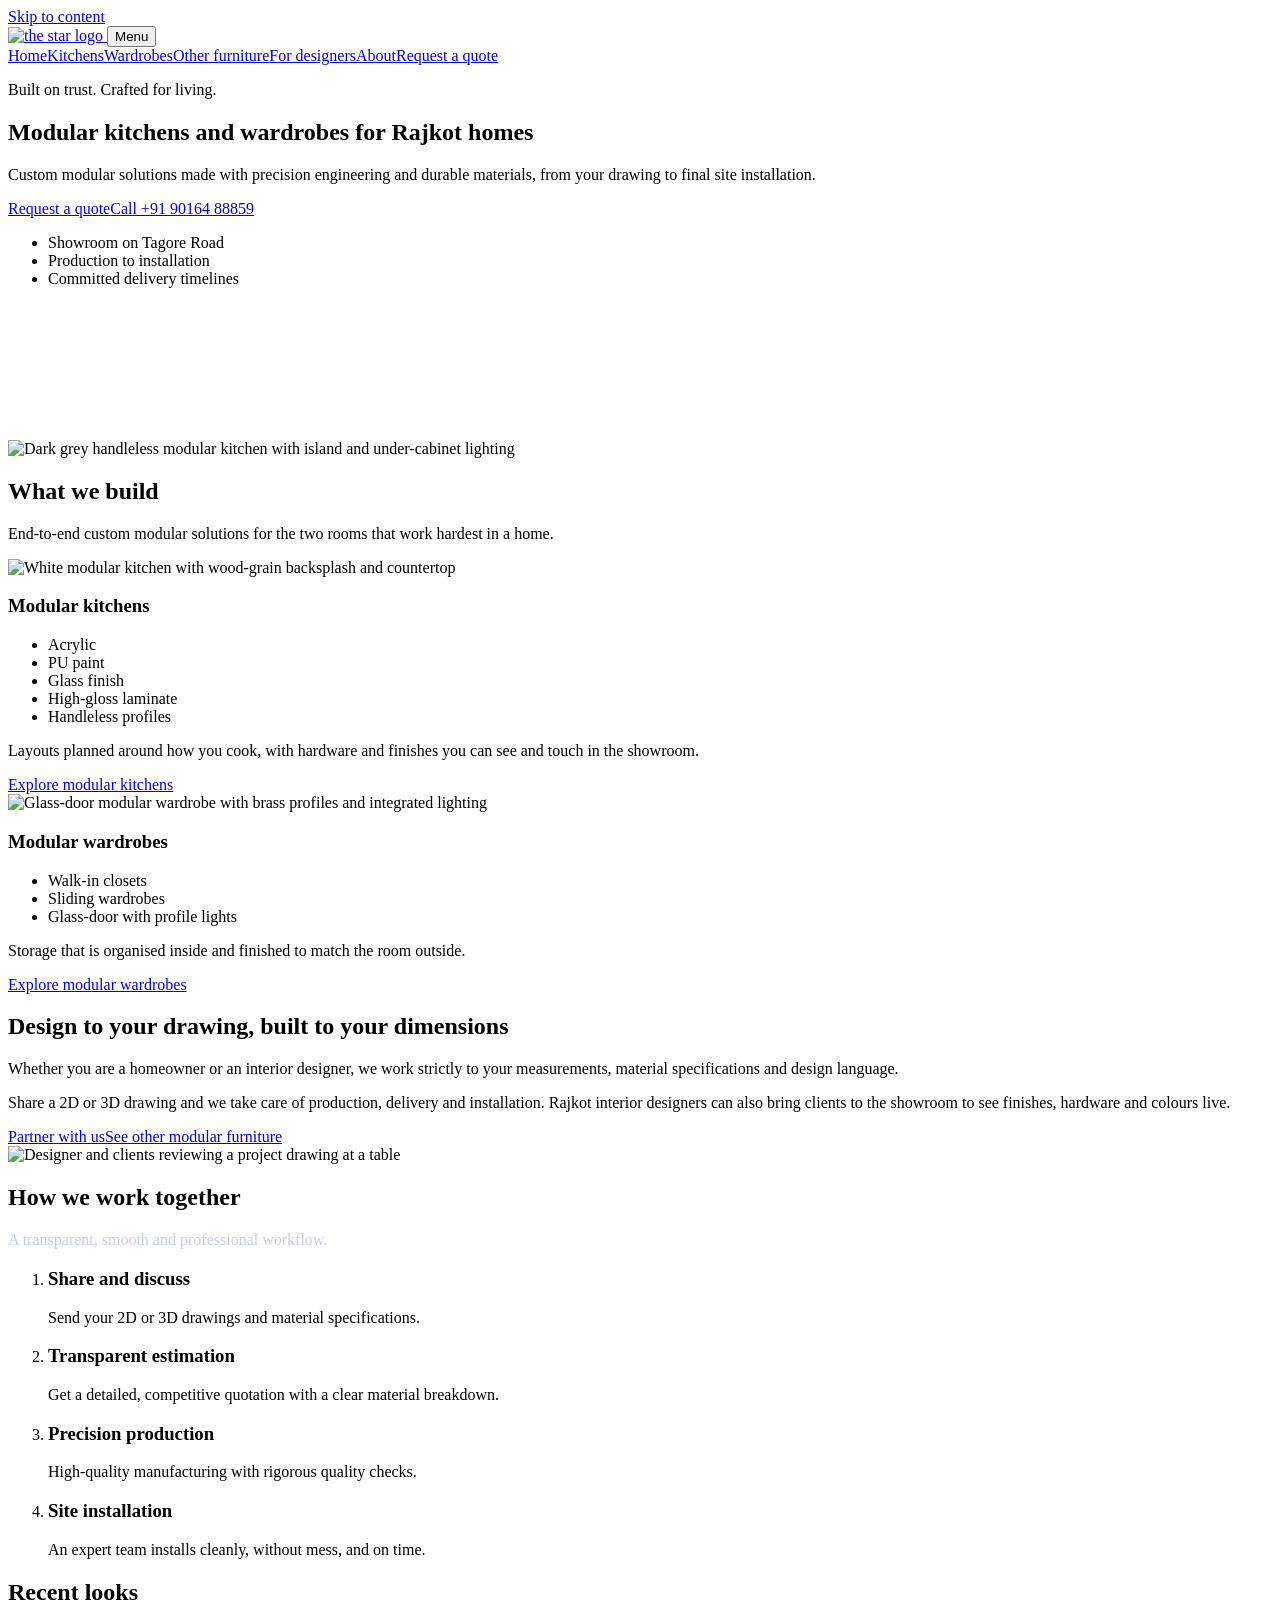
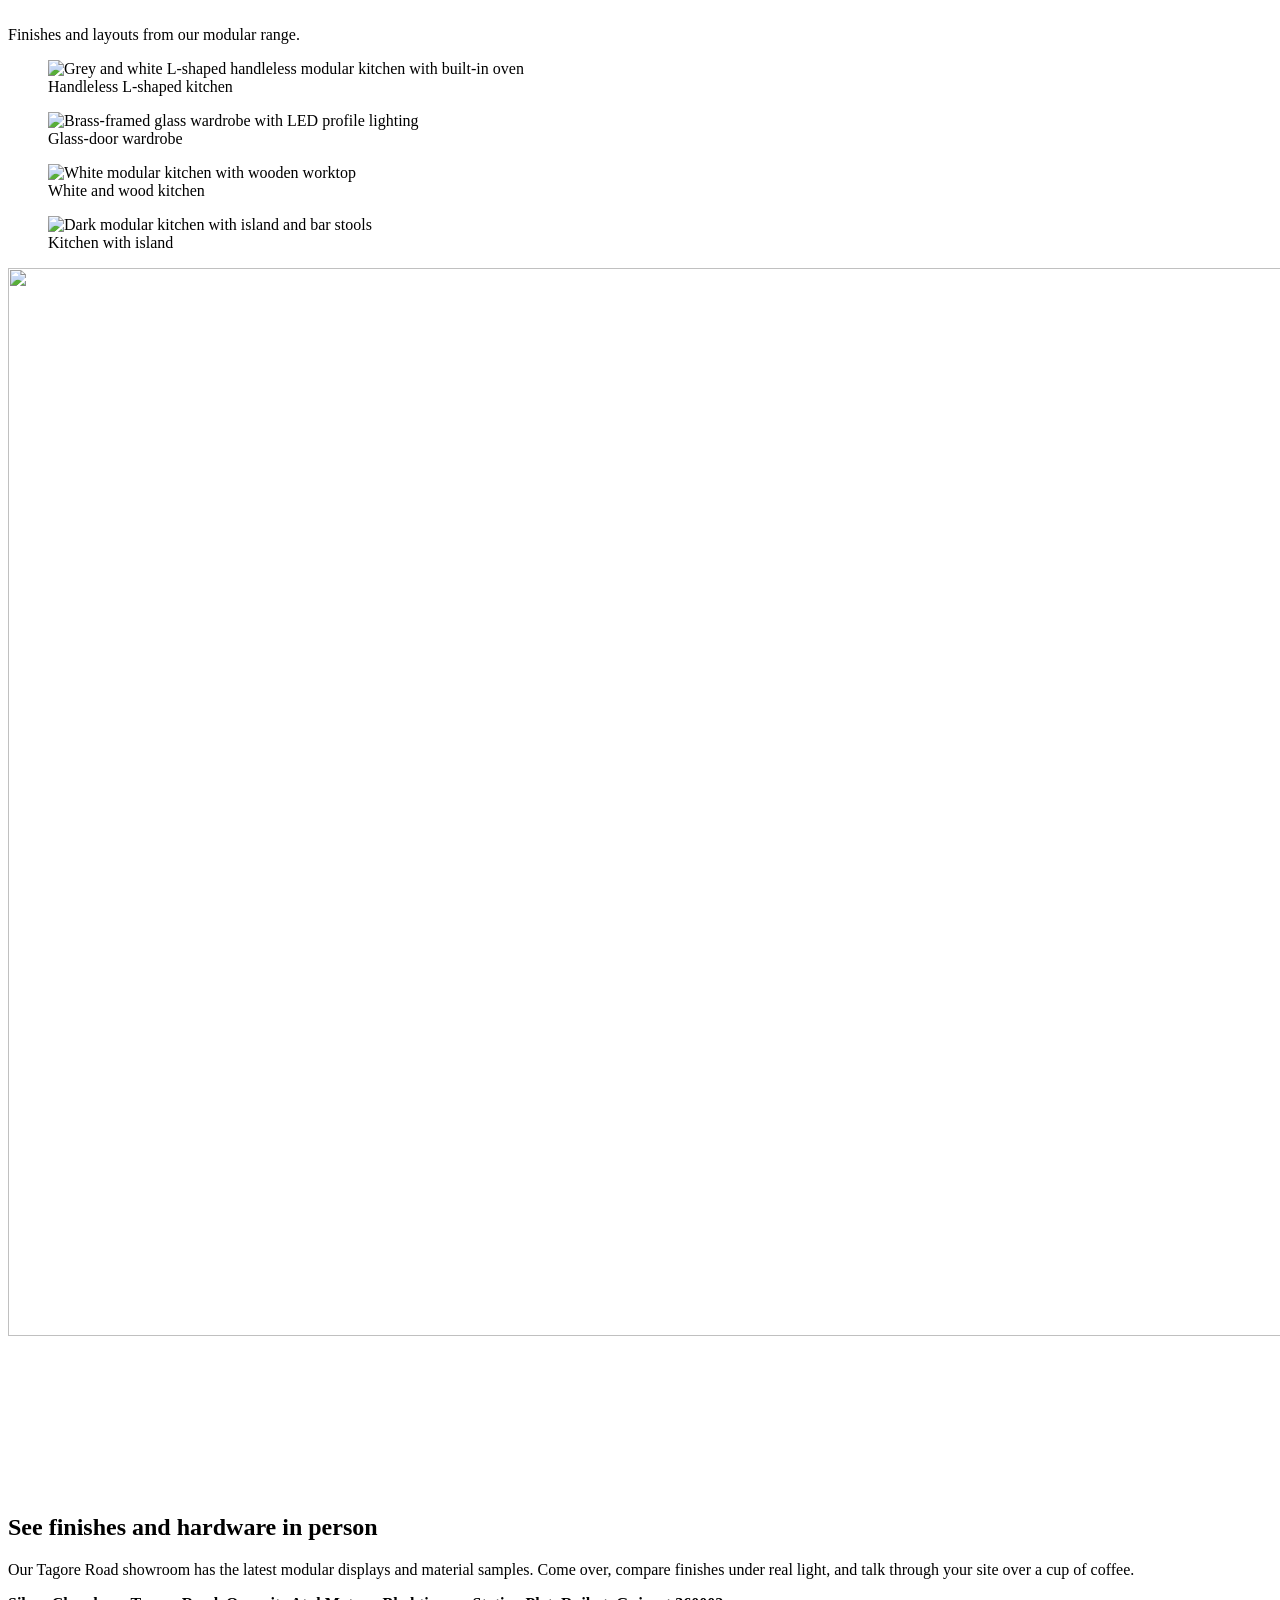
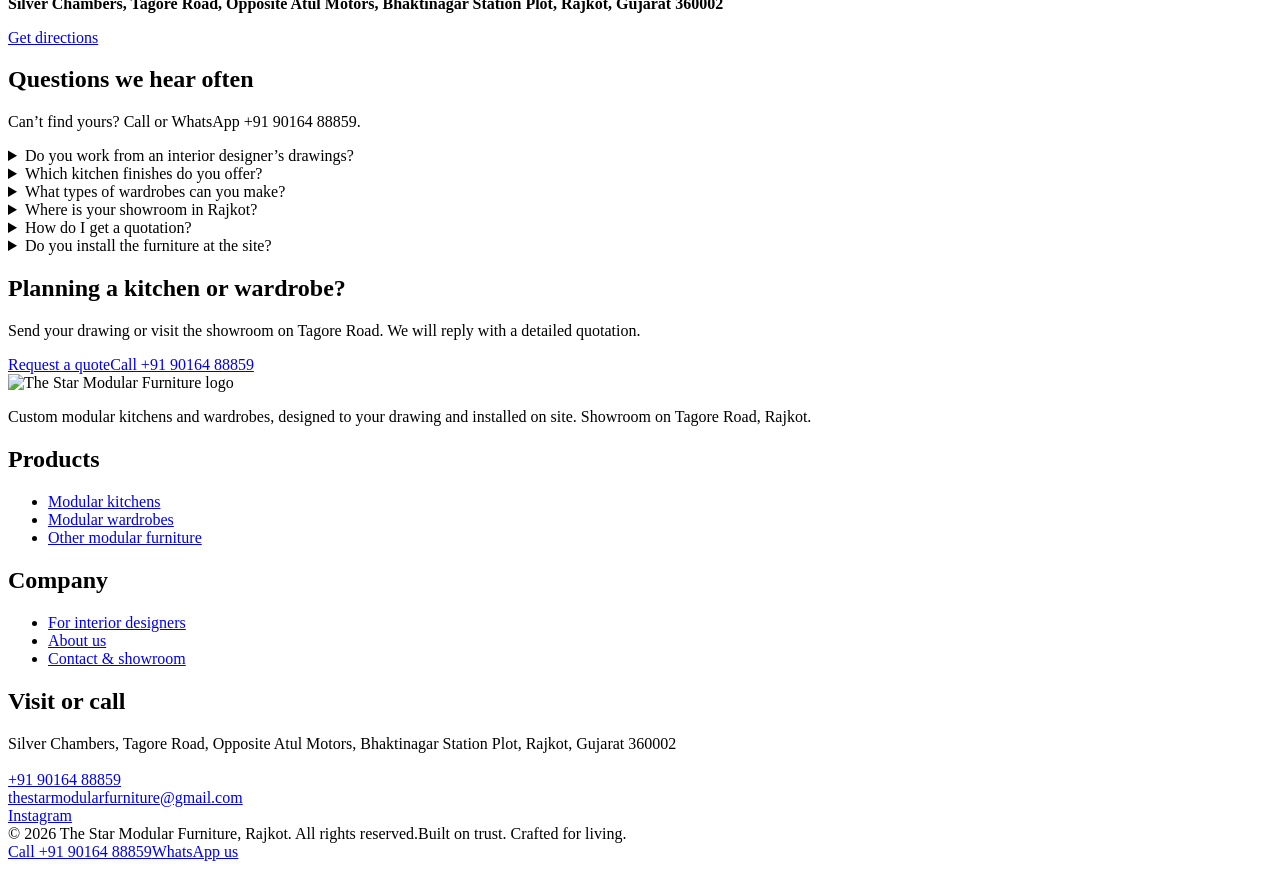
==== index.html @ e374de03 "initial file upload" ====
<!DOCTYPE html>
<html lang="en-IN">
<head>
<meta charset="utf-8">
<meta name="viewport" content="width=device-width, initial-scale=1">
<title>Modular Kitchen &amp; Wardrobe in Rajkot | The Star Modular Furniture</title>
<meta name="description" content="Custom modular kitchens and wardrobes in Rajkot. Acrylic, PU, glass and handleless finishes, made to your drawing and installed on site. Visit our Tagore Road showroom.">
<link rel="canonical" href="https://www.yourdomain.com/">
<meta name="robots" content="index, follow, max-image-preview:large">
<meta name="theme-color" content="#0B23A8">
<meta name="geo.region" content="IN-GJ"><meta name="geo.placename" content="Rajkot">
<meta property="og:type" content="website"><meta property="og:site_name" content="The Star Modular Furniture">
<meta property="og:title" content="Modular Kitchen &amp; Wardrobe in Rajkot | The Star Modular Furniture"><meta property="og:description" content="Custom modular kitchens and wardrobes in Rajkot. Acrylic, PU, glass and handleless finishes, made to your drawing and installed on site. Visit our Tagore Road showroom.">
<meta property="og:url" content="https://www.yourdomain.com/"><meta property="og:image" content="https://www.yourdomain.com/assets/images/og-image.jpg"><meta property="og:locale" content="en_IN">
<meta name="twitter:card" content="summary_large_image">
<link rel="icon" href="favicon.ico" sizes="any"><link rel="icon" type="image/png" sizes="32x32" href="assets/images/favicon-32.png">
<link rel="apple-touch-icon" href="assets/images/apple-touch-icon.png">
<link rel="manifest" href="manifest.webmanifest">
<link rel="preconnect" href="https://fonts.googleapis.com"><link rel="preconnect" href="https://fonts.gstatic.com" crossorigin>
<link rel="stylesheet" href="https://fonts.googleapis.com/css2?family=Bricolage+Grotesque:opsz,wght@12..96,500;12..96,700&family=Instrument+Sans:wght@400;500;600&display=swap">
<link rel="preload" as="image" href="assets/images/kitchen-dark-island.webp" fetchpriority="high">
<link rel="stylesheet" href="assets/css/style.css">
<script type="application/ld+json">[{"@context": "https://schema.org", "@type": "FurnitureStore", "@id": "https://www.yourdomain.com/#business", "name": "The Star Modular Furniture", "alternateName": "The Star Modular", "description": "Custom modular kitchens and wardrobes in Rajkot, Gujarat. Design-to-installation service for homeowners and interior designers.", "url": "https://www.yourdomain.com/", "telephone": "+919016488859", "email": "thestarmodularfurniture@gmail.com", "image": "https://www.yourdomain.com/assets/images/og-image.jpg", "logo": "https://www.yourdomain.com/assets/images/logo-the-star-modular-furniture.webp", "slogan": "Built on trust. Crafted for living.", "address": {"@type": "PostalAddress", "streetAddress": "Silver Chambers, Tagore Road, Opposite Atul Motors, Bhaktinagar Station Plot", "addressLocality": "Rajkot", "addressRegion": "Gujarat", "postalCode": "360002", "addressCountry": "IN"}, "areaServed": {"@type": "City", "name": "Rajkot"}, "sameAs": ["https://www.instagram.com/thestarmodulaefurniture/"], "makesOffer": [{"@type": "Offer", "itemOffered": {"@type": "Service", "name": "Modular kitchens"}}, {"@type": "Offer", "itemOffered": {"@type": "Service", "name": "Modular wardrobes"}}]}, {"@context": "https://schema.org", "@type": "FAQPage", "mainEntity": [{"@type": "Question", "name": "Do you work from an interior designer’s drawings?", "acceptedAnswer": {"@type": "Answer", "text": "Yes. Share your 2D or 3D drawings and material specifications. We work to your dimensions, material specs and design language, then handle production, delivery and installation."}}, {"@type": "Question", "name": "Which kitchen finishes do you offer?", "acceptedAnswer": {"@type": "Answer", "text": "Acrylic, PU paint, glass finish, high-gloss laminate and handleless profiles. You can compare them in person at our Tagore Road showroom."}}, {"@type": "Question", "name": "What types of wardrobes can you make?", "acceptedAnswer": {"@type": "Answer", "text": "Walk-in closets, sliding wardrobes, and glass-door wardrobes with integrated profile lights."}}, {"@type": "Question", "name": "Where is your showroom in Rajkot?", "acceptedAnswer": {"@type": "Answer", "text": "Silver Chambers, Tagore Road, Opposite Atul Motors, Bhaktinagar Station Plot, Rajkot, Gujarat 360002. Call +91 90164 88859 before you visit."}}, {"@type": "Question", "name": "How do I get a quotation?", "acceptedAnswer": {"@type": "Answer", "text": "Send your drawings and material details by WhatsApp or email, or visit the showroom. You receive a detailed quotation with a clear material breakdown."}}, {"@type": "Question", "name": "Do you install the furniture at the site?", "acceptedAnswer": {"@type": "Answer", "text": "Yes. Our installation team handles site installation and works to committed timelines so your handover is not delayed."}}]}]</script>
</head>
<body>
<a class="skip" href="#main">Skip to content</a>
<header class="top"><div class="wrap">
  <a class="brand" href="index.html" aria-label="The Star Modular Furniture, home">
    <!-- <span class="star" aria-hidden="true"></span><span><b>The Star</b><small>Modular Furniture</small></span> -->
     <img src="/assets/images/the-star-trasparent-logo.png" alt="the star logo" width="200px" >
  </a>
  <button class="menu-btn" aria-expanded="false" aria-controls="nav">Menu</button>
  <nav class="nav" id="nav" aria-label="Main"><a href="index.html" aria-current="page">Home</a><a href="modular-kitchen-rajkot.html">Kitchens</a><a href="modular-wardrobe-rajkot.html">Wardrobes</a><a href="modular-furniture-rajkot.html">Other furniture</a><a href="for-interior-designers.html">For designers</a><a href="about.html">About</a><a class="btn" href="contact.html">Request a quote</a></nav>
</div></header>
<main id="main">
<section class="hero"><div class="wrap grid">
 <div><p class="tag"><span class="star" aria-hidden="true"></span>Built on trust. Crafted for living.</p>
 <h1>Modular kitchens and wardrobes for Rajkot homes</h1>
 <p class="lead">Custom modular solutions made with precision engineering and durable materials, from your drawing to final site installation.</p>
 <div class="btns"><a class="btn brass" href="contact.html">Request a quote</a><a class="btn ghost" href="tel:+919016488859">Call +91 90164 88859</a></div>
 <ul class="facts"><li><span class="star"></span>Showroom on Tagore Road</li><li><span class="star"></span>Production to installation</li><li><span class="star"></span>Committed delivery timelines</li></ul></div>
 <div class="frame"><div class="frame-in">
  <img src="assets/images/kitchen-dark-island.webp" alt="Dark grey handleless modular kitchen with island and under-cabinet lighting" width="864" height="857" fetchpriority="high">
  <video muted loop playsinline preload="none" data-src="assets/videos/hero-kitchen.mp4" poster="assets/images/kitchen-dark-island.webp" aria-hidden="true" tabindex="-1"></video>
 </div></div></div></section>

<section><div class="wrap"><div class="shead"><span class="dim" aria-hidden="true"></span><h2>What we build</h2>
<p class="lead">End-to-end custom modular solutions for the two rooms that work hardest in a home.</p></div>
<div class="prod">
 <article class="card"><img src="assets/images/kitchen-white-wood.webp" alt="White modular kitchen with wood-grain backsplash and countertop" width="1200" height="801" loading="lazy"><div class="body">
  <h3>Modular kitchens</h3><ul class="chips"><li>Acrylic</li><li>PU paint</li><li>Glass finish</li><li>High-gloss laminate</li><li>Handleless profiles</li></ul>
  <p>Layouts planned around how you cook, with hardware and finishes you can see and touch in the showroom.</p><a class="more" href="modular-kitchen-rajkot.html">Explore modular kitchens</a></div></article>
 <article class="card"><img src="assets/images/wardrobe-glass-brass.webp" alt="Glass-door modular wardrobe with brass profiles and integrated lighting" width="894" height="1185" loading="lazy"><div class="body">
  <h3>Modular wardrobes</h3><ul class="chips"><li>Walk-in closets</li><li>Sliding wardrobes</li><li>Glass-door with profile lights</li></ul>
  <p>Storage that is organised inside and finished to match the room outside.</p><a class="more" href="modular-wardrobe-rajkot.html">Explore modular wardrobes</a></div></article>
</div></div></section>

<section class="tint"><div class="wrap two"><div><span class="dim" aria-hidden="true"></span><h2>Design to your drawing, built to your dimensions</h2>
<p class="lead">Whether you are a homeowner or an interior designer, we work strictly to your measurements, material specifications and design language.</p>
<p>Share a 2D or 3D drawing and we take care of production, delivery and installation. Rajkot interior designers can also bring clients to the showroom to see finishes, hardware and colours live.</p>
<div class="btns"><a class="btn" href="for-interior-designers.html">Partner with us</a><a class="btn ghost" href="modular-furniture-rajkot.html">See other modular furniture</a></div></div>
<div class="media"><img src="assets/images/designer-consultation.webp" alt="Designer and clients reviewing a project drawing at a table" width="1200" height="800" loading="lazy"></div></div></section>

<section class="dark"><div class="wrap"><div class="shead"><span class="dim" aria-hidden="true"></span><h2>How we work together</h2>
<p class="lead" style="color:#C5CCEA">A transparent, smooth and professional workflow.</p></div><ol class="steps"><li><h3>Share and discuss</h3><p>Send your 2D or 3D drawings and material specifications.</p></li><li><h3>Transparent estimation</h3><p>Get a detailed, competitive quotation with a clear material breakdown.</p></li><li><h3>Precision production</h3><p>High-quality manufacturing with rigorous quality checks.</p></li><li><h3>Site installation</h3><p>An expert team installs cleanly, without mess, and on time.</p></li></ol></div></section>

<section><div class="wrap"><div class="shead"><span class="dim" aria-hidden="true"></span><h2>Recent looks</h2><p class="lead">Finishes and layouts from our modular range.</p></div>
<div class="gallery">
 <figure class="g1"><img src="assets/images/kitchen-grey-handleless.webp" alt="Grey and white L-shaped handleless modular kitchen with built-in oven" width="1600" height="1068" loading="lazy"><figcaption>Handleless L-shaped kitchen</figcaption></figure>
 <figure class="g2"><img src="assets/images/wardrobe-glass-brass.webp" alt="Brass-framed glass wardrobe with LED profile lighting" width="894" height="1185" loading="lazy"><figcaption>Glass-door wardrobe</figcaption></figure>
 <figure class="g3"><img src="assets/images/kitchen-white-wood.webp" alt="White modular kitchen with wooden worktop" width="1200" height="801" loading="lazy"><figcaption>White and wood kitchen</figcaption></figure>
 <figure class="g4"><img src="assets/images/kitchen-dark-island.webp" alt="Dark modular kitchen with island and bar stools" width="864" height="857" loading="lazy"><figcaption>Kitchen with island</figcaption></figure>
</div></div></section>

<section class="tint"><div class="wrap two"><div class="vband" style="aspect-ratio:16/10">
 <img src="assets/images/kitchen-grey-handleless.webp" alt="" width="1600" height="1068" loading="lazy">
 <video muted loop playsinline preload="none" data-src="assets/videos/showroom-loop.mp4" poster="assets/images/kitchen-grey-handleless.webp" aria-hidden="true" tabindex="-1"></video></div>
<div><span class="dim" aria-hidden="true"></span><h2>See finishes and hardware in person</h2>
<p>Our Tagore Road showroom has the latest modular displays and material samples. Come over, compare finishes under real light, and talk through your site over a cup of coffee.</p>
<p><strong>Silver Chambers, Tagore Road, Opposite Atul Motors, Bhaktinagar Station Plot, Rajkot, Gujarat 360002</strong></p><div class="btns"><a class="btn" href="contact.html">Get directions</a></div></div></div></section>

<section><div class="wrap two" style="align-items:start"><div><span class="dim" aria-hidden="true"></span><h2>Questions we hear often</h2><p class="lead">Can’t find yours? Call or WhatsApp +91 90164 88859.</p></div><div class="faq"><details><summary>Do you work from an interior designer’s drawings?</summary><p>Yes. Share your 2D or 3D drawings and material specifications. We work to your dimensions, material specs and design language, then handle production, delivery and installation.</p></details><details><summary>Which kitchen finishes do you offer?</summary><p>Acrylic, PU paint, glass finish, high-gloss laminate and handleless profiles. You can compare them in person at our Tagore Road showroom.</p></details><details><summary>What types of wardrobes can you make?</summary><p>Walk-in closets, sliding wardrobes, and glass-door wardrobes with integrated profile lights.</p></details><details><summary>Where is your showroom in Rajkot?</summary><p>Silver Chambers, Tagore Road, Opposite Atul Motors, Bhaktinagar Station Plot, Rajkot, Gujarat 360002. Call +91 90164 88859 before you visit.</p></details><details><summary>How do I get a quotation?</summary><p>Send your drawings and material details by WhatsApp or email, or visit the showroom. You receive a detailed quotation with a clear material breakdown.</p></details><details><summary>Do you install the furniture at the site?</summary><p>Yes. Our installation team handles site installation and works to committed timelines so your handover is not delayed.</p></details></div></div></section>
<section class="cta"><div class="wrap"><div><h2>Planning a kitchen or wardrobe?</h2><p>Send your drawing or visit the showroom on Tagore Road. We will reply with a detailed quotation.</p></div>
<div class="btns" style="margin:0"><a class="btn" href="contact.html">Request a quote</a><a class="btn ghost" href="tel:+919016488859">Call +91 90164 88859</a></div></div></section>
</main>
<footer><div class="wrap">
<div class="fgrid">
 <div><div class="plate"><img src="assets/images/logo-the-star-modular-furniture.webp" width="200" height="80" alt="The Star Modular Furniture logo" loading="lazy"></div>
  <p>Custom modular kitchens and wardrobes, designed to your drawing and installed on site. Showroom on Tagore Road, Rajkot.</p></div>
 <div><h2>Products</h2><ul><li><a href="modular-kitchen-rajkot.html">Modular kitchens</a></li><li><a href="modular-wardrobe-rajkot.html">Modular wardrobes</a></li><li><a href="modular-furniture-rajkot.html">Other modular furniture</a></li></ul></div>
 <div><h2>Company</h2><ul><li><a href="for-interior-designers.html">For interior designers</a></li><li><a href="about.html">About us</a></li><li><a href="contact.html">Contact &amp; showroom</a></li></ul></div>
 <div><h2>Visit or call</h2><address style="font-style:normal">Silver Chambers, Tagore Road, Opposite Atul Motors, Bhaktinagar Station Plot, Rajkot, Gujarat 360002<br><br>
  <a href="tel:+919016488859">+91 90164 88859</a><br><a href="mailto:thestarmodularfurniture@gmail.com">thestarmodularfurniture@gmail.com</a><br><a href="https://www.instagram.com/thestarmodulaefurniture/" rel="noopener" target="_blank">Instagram</a></address></div>
</div>
<div class="legal"><span>&copy; 2026 The Star Modular Furniture, Rajkot. All rights reserved.</span><span>Built on trust. Crafted for living.</span></div>
</div></footer>
<div class="bar"><a class="call" href="tel:+919016488859">Call +91 90164 88859</a><a class="wa" href="https://wa.me/919016488859?text=Hello%20The%20Star%20Modular%2C%20I%20need%20a%20quote" rel="noopener">WhatsApp us</a></div>
<script src="assets/js/main.js" defer></script>
</body>
</html>
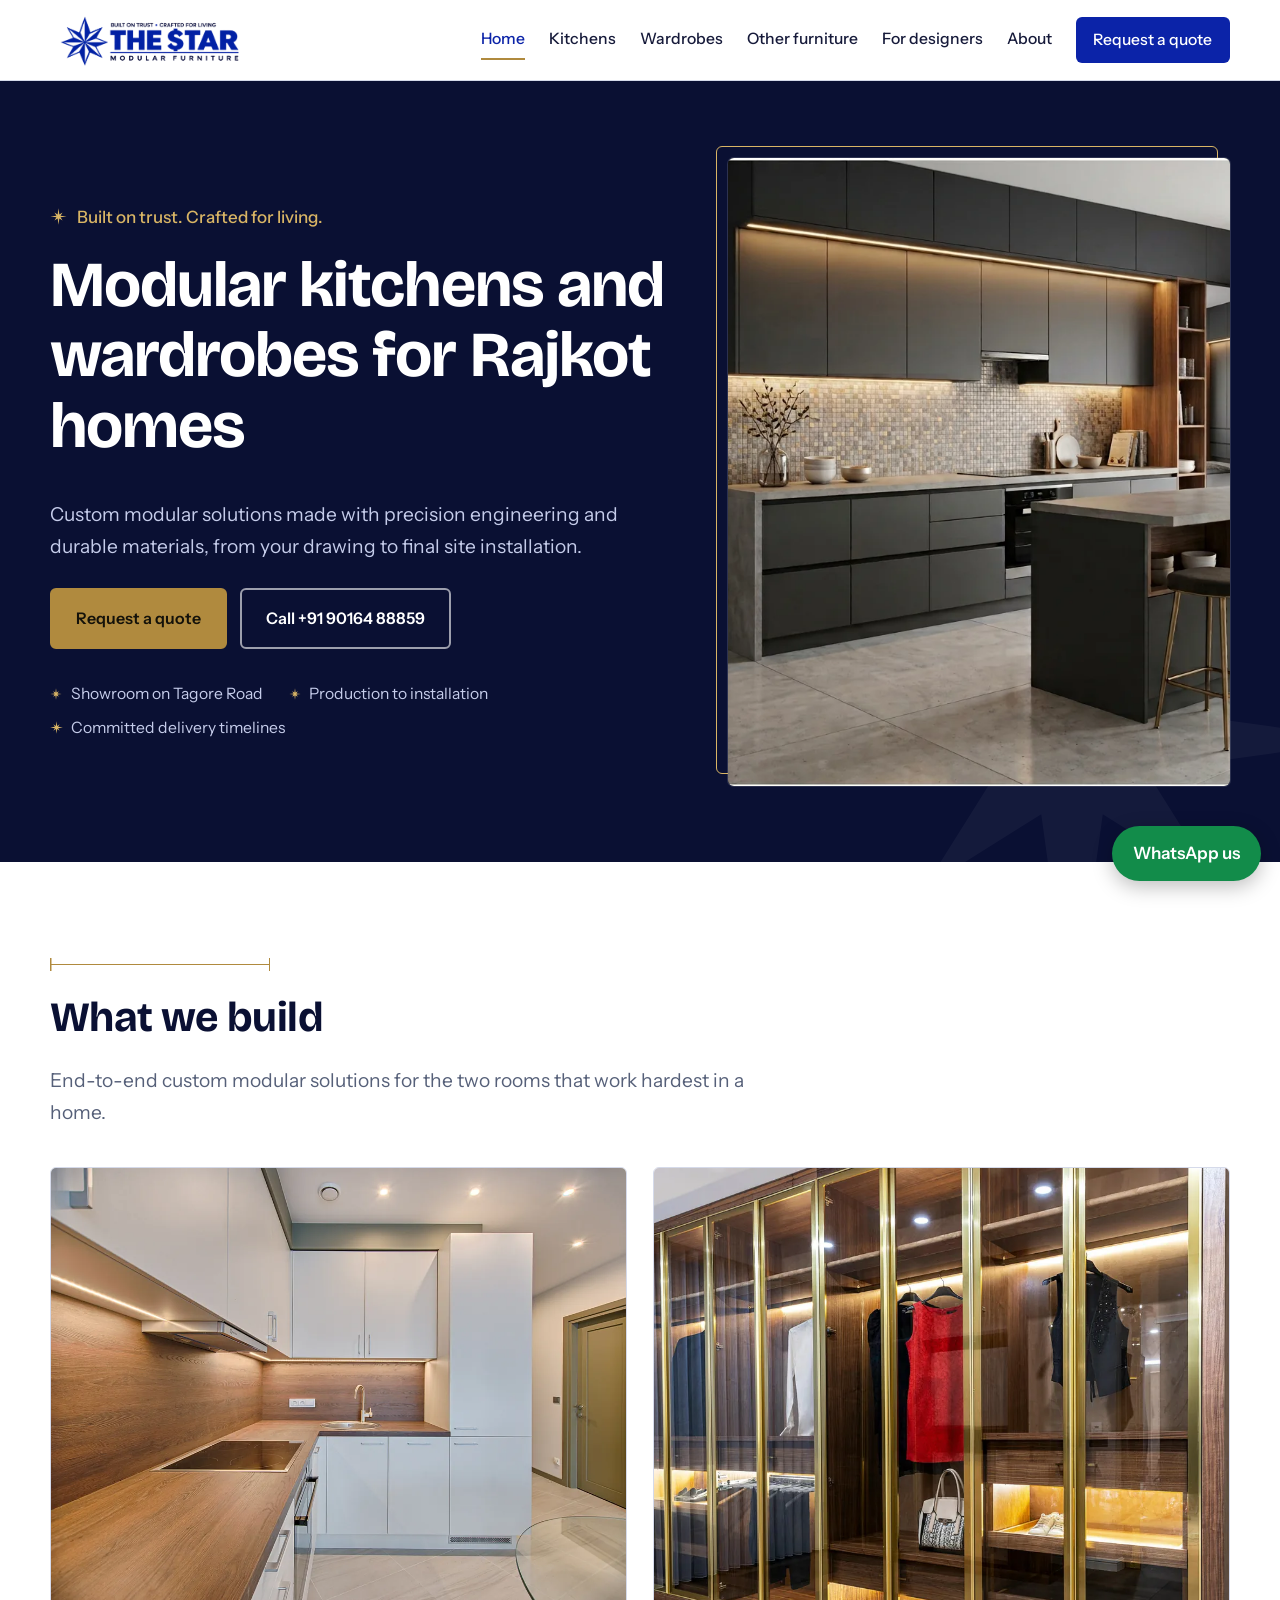
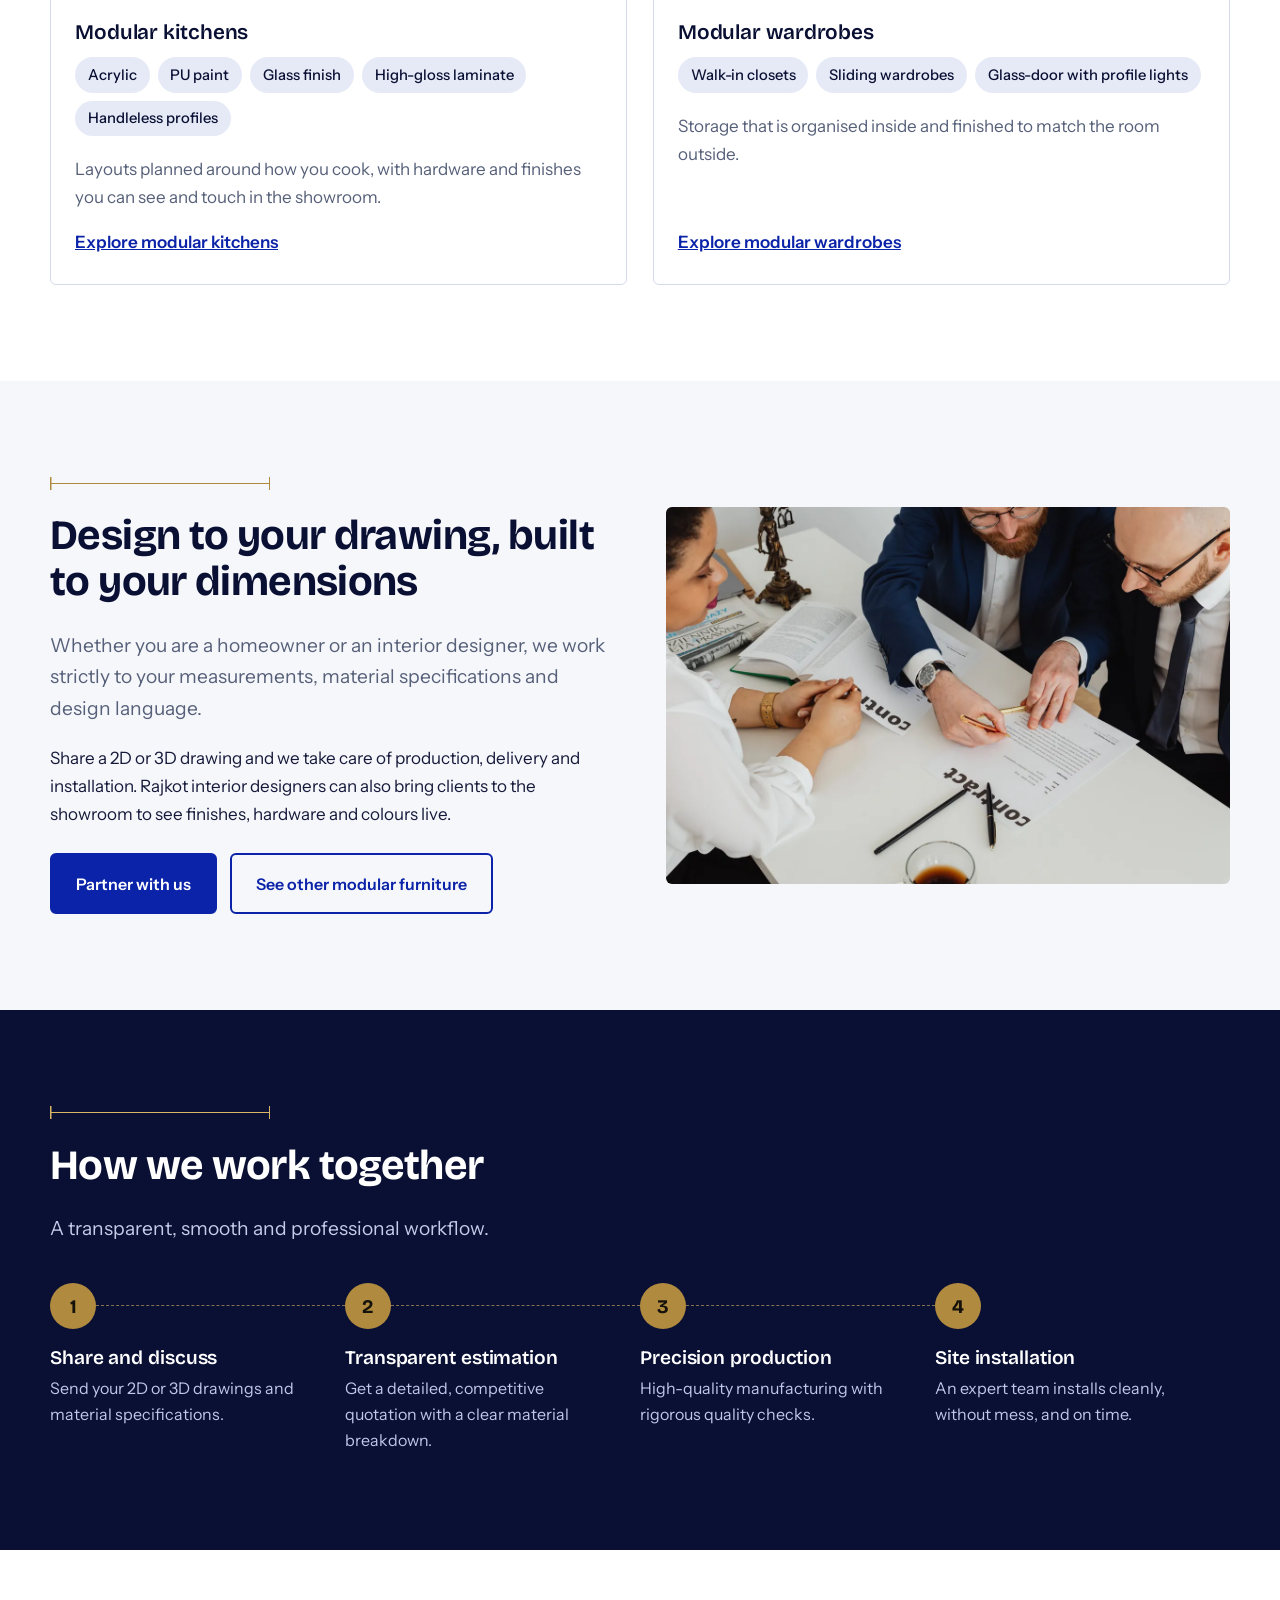
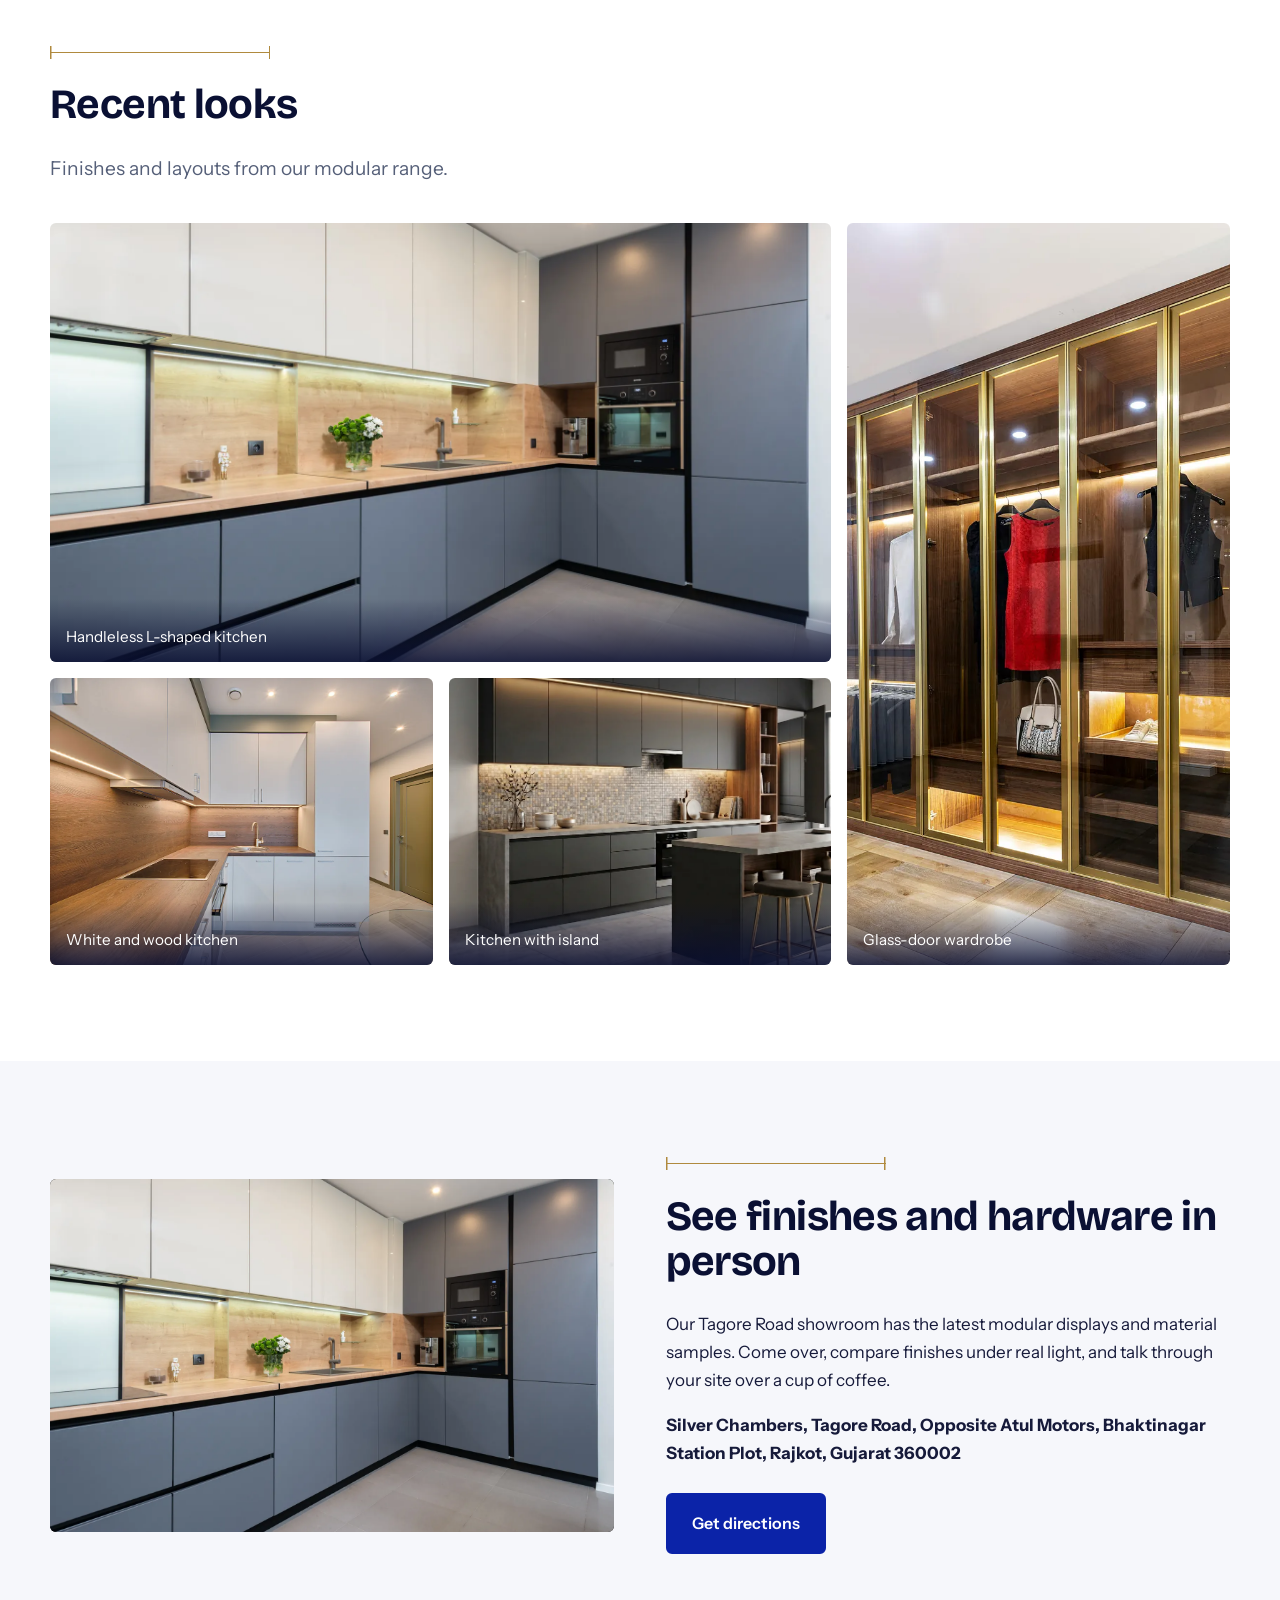
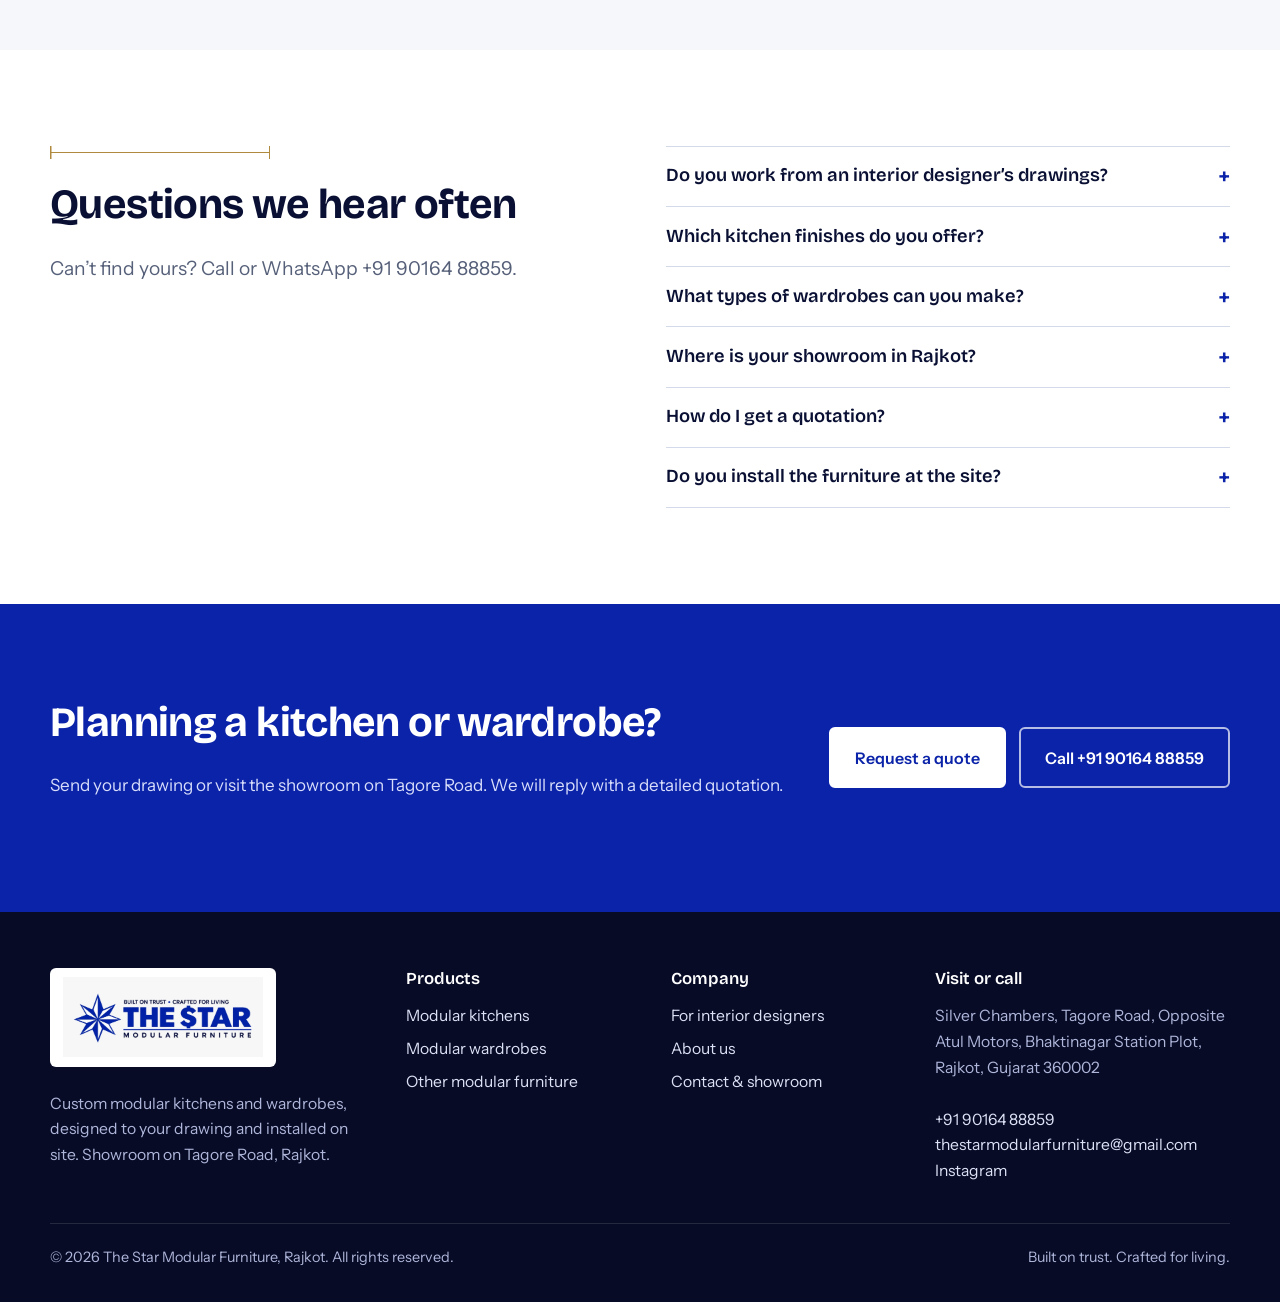
==== commit 6771f292: "Update index.html" ====
--- a/index.html
+++ b/index.html
@@ -13,7 +13,7 @@
 <meta property="og:title" content="Modular Kitchen &amp; Wardrobe in Rajkot | The Star Modular Furniture"><meta property="og:description" content="Custom modular kitchens and wardrobes in Rajkot. Acrylic, PU, glass and handleless finishes, made to your drawing and installed on site. Visit our Tagore Road showroom.">
 <meta property="og:url" content="https://www.yourdomain.com/"><meta property="og:image" content="https://www.yourdomain.com/assets/images/og-image.jpg"><meta property="og:locale" content="en_IN">
 <meta name="twitter:card" content="summary_large_image">
-<link rel="icon" href="favicon.ico" sizes="any"><link rel="icon" type="image/png" sizes="32x32" href="assets/images/favicon-32.png">
+<link rel="icon" href="favicon.ico" sizes="any"><link rel="icon" type="image/png" sizes="32x32" href="assets/images/favicon.ico.png">
 <link rel="apple-touch-icon" href="assets/images/apple-touch-icon.png">
 <link rel="manifest" href="manifest.webmanifest">
 <link rel="preconnect" href="https://fonts.googleapis.com"><link rel="preconnect" href="https://fonts.gstatic.com" crossorigin>
@@ -97,4 +97,4 @@
 <div class="bar"><a class="call" href="tel:+919016488859">Call +91 90164 88859</a><a class="wa" href="https://wa.me/919016488859?text=Hello%20The%20Star%20Modular%2C%20I%20need%20a%20quote" rel="noopener">WhatsApp us</a></div>
 <script src="assets/js/main.js" defer></script>
 </body>
-</html>+</html>
--- a/assets/css/style.css
+++ b/assets/css/style.css
@@ -0,0 +1,232 @@
+/* The Star Modular Furniture — stylesheet */
+:root{
+  --star-url:url("data:image/svg+xml,%3Csvg xmlns=%22http://www.w3.org/2000/svg%22 viewBox=%220 0 100 100%22%3E%3Cpolygon fill=%22%230B23A8%22 points=%2250.00%2C2.00 54.96%2C38.03 73.76%2C26.24 61.97%2C45.04 98.00%2C50.00 61.97%2C54.96 73.76%2C73.76 54.96%2C61.97 50.00%2C98.00 45.04%2C61.97 26.24%2C73.76 38.03%2C54.96 2.00%2C50.00 38.03%2C45.04 26.24%2C26.24 45.04%2C38.03%22/%3E%3C/svg%3E");
+  --blue:#0B23A8; --blue-d:#081a7e; --navy:#0A1033; --ink:#161A3A; --muted:#566079;
+  --paper:#F6F7FB; --white:#fff; --mist:#E6EAF7; --brass:#B08A3E; --line:#D5DAEA;
+  --f-head:'Bricolage Grotesque',system-ui,'Segoe UI',Arial,sans-serif;
+  --f-body:'Instrument Sans',system-ui,'Segoe UI',Arial,sans-serif;
+  --w:1180px; --r:6px;
+}
+*{box-sizing:border-box}
+html{scroll-behavior:smooth;-webkit-text-size-adjust:100%}
+body{margin:0;font:400 1.0625rem/1.65 var(--f-body);color:var(--ink);background:var(--white);padding-bottom:64px}
+img,video{max-width:100%;height:auto;display:block}
+a{color:var(--blue)}
+a:hover{color:var(--blue-d)}
+:focus-visible{outline:3px solid var(--brass);outline-offset:3px}
+.wrap{width:min(var(--w),100% - 2.5rem);margin-inline:auto}
+.skip{position:absolute;left:-999px;top:0;background:var(--navy);color:#fff;padding:.7rem 1rem;z-index:100}
+.skip:focus{left:0}
+
+h1,h2,h3{font-family:var(--f-head);line-height:1.1;margin:0 0 .6em;letter-spacing:-.015em;color:var(--navy)}
+h1{font-size:clamp(2.3rem,5.4vw,4rem);font-weight:700}
+h2{font-size:clamp(1.8rem,3.4vw,2.6rem);font-weight:700}
+h3{font-size:1.3rem;font-weight:600;letter-spacing:-.005em}
+p{margin:0 0 1em}
+.lead{font-size:1.2rem;color:var(--muted);max-width:60ch}
+
+/* star motif */
+.star{display:inline-block;width:1em;height:1em;background:currentColor;-webkit-mask:var(--star-url) center/contain no-repeat;mask:var(--star-url) center/contain no-repeat;flex:none}
+
+/* dimension line — the structural device: measured section heads */
+.dim{position:relative;display:block;height:14px;margin:0 0 1.4rem;max-width:220px;color:var(--brass)}
+.dim::before{content:"";position:absolute;left:0;right:0;top:6px;border-top:1.5px solid currentColor}
+.dim::after{content:"";position:absolute;left:0;right:0;top:0;height:13px;
+  background:linear-gradient(currentColor,currentColor) left/1.5px 100% no-repeat,linear-gradient(currentColor,currentColor) right/1.5px 100% no-repeat}
+.dark .dim{color:#D9B565}
+
+/* header */
+.top{position:sticky;top:0;z-index:50;background:rgba(255,255,255,.96);backdrop-filter:blur(8px);border-bottom:1px solid var(--line)}
+.top .wrap{display:flex;align-items:center;justify-content:space-between;gap:1rem;min-height:72px}
+.brand{display:flex;align-items:center;gap:.7rem;text-decoration:none;color:var(--navy)}
+.brand .star{font-size:2.5rem;color:var(--blue)}
+.brand b{display:block;font:700 1.55rem/1 var(--f-head);letter-spacing:-.01em;color:var(--blue)}
+.brand small{display:block;font-size:.72rem;letter-spacing:.2em;text-transform:uppercase;color:var(--navy);margin-top:.15rem}
+.nav{display:flex;gap:1.5rem;align-items:center}
+.nav a{text-decoration:none;color:var(--ink);font-weight:500;font-size:.98rem;padding:.4rem 0;border-bottom:2px solid transparent}
+.nav a:hover,.nav a[aria-current="page"]{border-color:var(--brass);color:var(--blue)}
+.nav .btn{border:0;padding:.65rem 1.1rem;color:#fff}
+.nav .btn:hover{color:#fff;border:0}
+.menu-btn{display:none;background:none;border:1.5px solid var(--navy);border-radius:var(--r);padding:.5rem .8rem;font:600 .95rem var(--f-body);color:var(--navy);cursor:pointer}
+
+.btn{display:inline-flex;align-items:center;gap:.5rem;background:var(--blue);color:#fff;text-decoration:none;font-weight:600;padding:.95rem 1.5rem;border-radius:var(--r);border:2px solid var(--blue);cursor:pointer;font-family:var(--f-body);font-size:1rem;transition:background .2s}
+.btn:hover{background:var(--blue-d);color:#fff}
+.btn.ghost{background:transparent;color:var(--blue)}
+.btn.ghost:hover{background:var(--mist);color:var(--blue-d)}
+.dark .btn.ghost,.hero .btn.ghost{color:#fff;border-color:rgba(255,255,255,.6)}
+.dark .btn.ghost:hover,.hero .btn.ghost:hover{background:rgba(255,255,255,.12);color:#fff}
+.btn.brass{background:var(--brass);border-color:var(--brass);color:#14120a}
+.btn.brass:hover{background:#c49a48;color:#14120a}
+.btns{display:flex;flex-wrap:wrap;gap:.8rem;margin-top:1.6rem}
+
+/* sections */
+section{padding:clamp(3.5rem,8vw,6rem) 0}
+.dark{background:var(--navy);color:#DCE1F5}
+.dark h1,.dark h2,.dark h3{color:#fff}
+.dark a{color:#fff}
+.tint{background:var(--paper)}
+
+/* hero */
+.hero{background:var(--navy);color:#DCE1F5;padding:clamp(2.5rem,6vw,5rem) 0;position:relative;overflow:hidden}
+.hero::after{content:"";position:absolute;right:-8%;bottom:-24%;width:min(620px,70vw);aspect-ratio:1;background:#fff;opacity:.04;-webkit-mask:var(--star-url) center/contain no-repeat;mask:var(--star-url) center/contain no-repeat;pointer-events:none}
+.hero h1{color:#fff}
+.hero .grid{display:grid;grid-template-columns:1.1fr .9fr;gap:clamp(2rem,5vw,4.5rem);align-items:center;position:relative;z-index:1}
+.hero .lead{color:#C5CCEA}
+.hero .tag{display:flex;align-items:center;gap:.6rem;font-weight:500;color:#D9B565;margin-bottom:1.2rem}
+.hero .tag .star{font-size:1.1rem}
+.frame{position:relative;aspect-ratio:4/5;border-radius:var(--r);overflow:hidden;box-shadow:12px 12px 0 -1px rgba(217,181,101,.0),0 0 0 1px rgba(255,255,255,.14)}
+.frame::before{content:"";position:absolute;inset:-12px 12px 12px -12px;border:1.5px solid #D9B565;border-radius:var(--r);z-index:0}
+.frame-in{position:absolute;inset:0;overflow:hidden;border-radius:var(--r);z-index:1;background:#222}
+.frame-in img,.frame-in video{position:absolute;inset:0;width:100%;height:100%;object-fit:cover}
+.frame{overflow:visible}
+.facts{display:flex;flex-wrap:wrap;gap:.5rem 1.6rem;margin:2rem 0 0;padding:0;list-style:none;color:#C5CCEA;font-size:.98rem}
+.facts li{display:flex;align-items:center;gap:.5rem}
+.facts .star{font-size:.8rem;color:#D9B565}
+
+/* page head (inner pages) */
+.pagehead{background:var(--navy);color:#DCE1F5;padding:clamp(2.6rem,6vw,4.5rem) 0}
+.pagehead h1{color:#fff;font-size:clamp(2rem,4.4vw,3.2rem);max-width:20ch}
+.pagehead .lead{color:#C5CCEA}
+.crumbs{font-size:.9rem;margin-bottom:1.2rem;color:#9AA3CF}
+.crumbs a{color:#C5CCEA}
+
+/* grids */
+.two{display:grid;grid-template-columns:1fr 1fr;gap:clamp(1.6rem,4vw,4rem);align-items:center}
+.cols3{display:grid;grid-template-columns:repeat(3,1fr);gap:1.4rem}
+.cols4{display:grid;grid-template-columns:repeat(4,1fr);gap:1.4rem}
+.rev .media{order:2}
+.media img{border-radius:var(--r);width:100%}
+.shead{max-width:720px;margin-bottom:2.4rem}
+
+/* product cards */
+.prod{display:grid;grid-template-columns:1fr 1fr;gap:1.6rem}
+.card{background:#fff;border:1px solid var(--line);border-radius:var(--r);overflow:hidden;display:flex;flex-direction:column}
+.card img{width:100%;aspect-ratio:4/3;object-fit:cover}
+.card .body{padding:1.4rem 1.5rem 1.7rem;display:flex;flex-direction:column;flex:1}
+.card p{color:var(--muted)}
+.card .more{margin-top:auto;font-weight:600}
+
+.chips{display:flex;flex-wrap:wrap;gap:.5rem;list-style:none;padding:0;margin:0 0 1.2rem}
+.chips li{background:var(--mist);color:var(--navy);padding:.35rem .8rem;border-radius:99px;font-size:.92rem;font-weight:500}
+
+/* service tiles: no photo needed */
+.tile{background:#fff;border:1px solid var(--line);border-left:4px solid var(--blue);border-radius:var(--r);padding:1.4rem 1.4rem 1.2rem}
+.tile h3{margin-bottom:.35rem}
+.tile p{margin:0;color:var(--muted);font-size:1rem}
+
+/* finishes list */
+.defs{margin:0;padding:0;list-style:none;border-top:1px solid var(--line)}
+.defs li{display:grid;grid-template-columns:200px 1fr;gap:1.4rem;padding:1.1rem 0;border-bottom:1px solid var(--line)}
+.defs b{font-family:var(--f-head);font-size:1.15rem;color:var(--navy)}
+.defs span{color:var(--muted)}
+
+/* process — real sequence, so numbered */
+.steps{counter-reset:s;list-style:none;margin:0;padding:0;display:grid;grid-template-columns:repeat(4,1fr);gap:0}
+.steps li{counter-increment:s;padding:0 1.4rem 0 0;position:relative}
+.steps li::before{content:counter(s);display:grid;place-items:center;width:46px;height:46px;border-radius:50%;background:var(--brass);color:#14120a;font:700 1.2rem var(--f-head);margin-bottom:1.1rem;position:relative;z-index:1}
+.steps li::after{content:"";position:absolute;left:46px;right:0;top:22px;border-top:1.5px dashed rgba(217,181,101,.6)}
+.steps li:last-child::after{display:none}
+.steps h3{font-size:1.2rem;margin-bottom:.4rem}
+.steps p{font-size:1rem;color:#BFC7E8;margin:0}
+
+/* designer benefits */
+.benefits{display:grid;grid-template-columns:repeat(2,1fr);gap:1.4rem 3rem}
+.benefit h3{display:flex;gap:.6rem;align-items:center}
+.benefit h3 .star{color:var(--brass);font-size:1.05rem}
+.benefit p{color:var(--muted);margin:0}
+
+/* gallery */
+.gallery{display:grid;grid-template-columns:repeat(6,1fr);gap:1rem}
+.gallery figure{margin:0;position:relative;border-radius:var(--r);overflow:hidden;background:#ddd}
+.gallery img{width:100%;height:100%;object-fit:cover}
+.gallery .g1{grid-column:span 4;aspect-ratio:16/9}
+.gallery .g2{grid-column:span 2;grid-row:span 2}
+.gallery .g3{grid-column:span 2;aspect-ratio:4/3}
+.gallery .g4{grid-column:span 2;aspect-ratio:4/3}
+.gallery figcaption{position:absolute;left:0;right:0;bottom:0;padding:1.6rem 1rem .8rem;color:#fff;font-size:.95rem;background:linear-gradient(transparent,rgba(10,16,51,.85))}
+
+/* video band */
+.vband{position:relative;aspect-ratio:21/9;border-radius:var(--r);overflow:hidden;background:#111}
+.vband video,.vband img{position:absolute;inset:0;width:100%;height:100%;object-fit:cover}
+
+/* faq */
+.faq details{border-bottom:1px solid var(--line);padding:1.1rem 0}
+.faq details:first-child{border-top:1px solid var(--line)}
+.faq summary{cursor:pointer;font:600 1.15rem var(--f-head);color:var(--navy);list-style:none;display:flex;justify-content:space-between;gap:1rem}
+.faq summary::-webkit-details-marker{display:none}
+.faq summary::after{content:"+";font-size:1.5rem;line-height:1;color:var(--blue);transition:transform .2s}
+.faq details[open] summary::after{transform:rotate(45deg)}
+.faq p{margin:.8rem 0 0;color:var(--muted);max-width:70ch}
+
+/* cta */
+.cta{background:var(--blue);color:#fff;text-align:left}
+.cta h2{color:#fff}
+.cta p{color:#D7DDFA}
+.cta .wrap{display:flex;gap:2rem;justify-content:space-between;align-items:center;flex-wrap:wrap}
+.cta .btn{background:#fff;color:var(--blue);border-color:#fff}
+.cta .btn:hover{background:var(--mist)}
+.cta .btn.ghost{background:transparent;color:#fff;border-color:rgba(255,255,255,.7)}
+
+/* contact */
+.contact{display:grid;grid-template-columns:.9fr 1.1fr;gap:clamp(2rem,5vw,4rem)}
+.contact dl{margin:0}
+.contact dt{font:600 .95rem var(--f-body);color:var(--blue);margin-top:1.4rem}
+.contact dd{margin:.2rem 0 0;font-size:1.1rem}
+form{display:grid;gap:1rem;background:var(--paper);padding:1.8rem;border-radius:var(--r);border:1px solid var(--line)}
+label{display:grid;gap:.35rem;font-weight:600;font-size:.95rem}
+input,select,textarea{font:inherit;padding:.8rem .9rem;border:1.5px solid var(--line);border-radius:var(--r);background:#fff;color:var(--ink);width:100%}
+input:focus,select:focus,textarea:focus{outline:3px solid var(--brass);outline-offset:1px;border-color:var(--blue)}
+.note{font-size:.9rem;color:var(--muted);margin:0}
+.map{border:0;width:100%;height:380px;border-radius:var(--r);margin-top:2rem;background:var(--mist)}
+
+/* footer */
+footer{background:#070B26;color:#AEB6DA;padding:3.5rem 0 2rem;font-size:.98rem}
+footer a{color:#DCE1F5;text-decoration:none}
+footer a:hover{text-decoration:underline;color:#fff}
+footer h2{font:600 1.05rem var(--f-head);color:#fff;margin-bottom:.9rem;letter-spacing:0}
+footer ul{list-style:none;margin:0;padding:0;display:grid;gap:.45rem}
+.fgrid{display:grid;grid-template-columns:1.4fr 1fr 1fr 1.3fr;gap:2.4rem}
+.fgrid .plate{background:#fff;border-radius:var(--r);padding:.6rem .8rem;display:inline-block;margin-bottom:1rem}
+.fgrid .plate img{width:200px}
+.legal{border-top:1px solid rgba(255,255,255,.12);margin-top:2.4rem;padding-top:1.4rem;display:flex;justify-content:space-between;gap:1rem;flex-wrap:wrap;font-size:.9rem}
+
+/* sticky call bar (mobile) */
+.bar{position:fixed;left:0;right:0;bottom:0;z-index:60;display:grid;grid-template-columns:1fr 1fr;background:#fff;border-top:1px solid var(--line);box-shadow:0 -4px 16px rgba(10,16,51,.08)}
+.bar a{display:flex;justify-content:center;align-items:center;gap:.5rem;padding:1rem;text-decoration:none;font-weight:600;color:#fff}
+.bar .call{background:var(--blue)}
+.bar .wa{background:#128C4A}
+@media(min-width:900px){
+  body{padding-bottom:0}
+  .bar{left:auto;right:1.2rem;bottom:1.2rem;grid-template-columns:auto;border:0;background:none;box-shadow:none}
+  .bar .call{display:none}
+  .bar .wa{border-radius:99px;padding:.85rem 1.3rem;box-shadow:0 6px 20px rgba(0,0,0,.25)}
+}
+
+/* responsive */
+@media(max-width:980px){
+  .hero .grid,.two,.contact{grid-template-columns:1fr}
+  .rev .media{order:0}
+  .frame{aspect-ratio:4/3;max-width:560px;margin:0 0 0 12px}
+  .cols4,.steps{grid-template-columns:repeat(2,1fr);gap:2rem 1rem}
+  .steps li::after{display:none}
+  .cols3{grid-template-columns:1fr 1fr}
+  .fgrid{grid-template-columns:1fr 1fr}
+  .vband{aspect-ratio:16/9}
+}
+@media(max-width:860px){
+  .menu-btn{display:block}
+  .nav{display:none;position:absolute;left:0;right:0;top:100%;background:#fff;flex-direction:column;align-items:stretch;gap:0;padding:.5rem 1.25rem 1.2rem;border-bottom:1px solid var(--line)}
+  .nav.open{display:flex}
+  .nav a{padding:.9rem 0;border-bottom:1px solid var(--line)}
+  .nav .btn{margin-top:.8rem;justify-content:center}
+}
+@media(max-width:640px){
+  .prod,.cols3,.benefits,.cols4,.steps,.fgrid{grid-template-columns:1fr}
+  .defs li{grid-template-columns:1fr;gap:.2rem}
+  .gallery{grid-template-columns:1fr 1fr}
+  .gallery .g1{grid-column:span 2}
+  .gallery .g2{grid-column:span 1;grid-row:span 1;aspect-ratio:3/4}
+  .gallery .g3,.gallery .g4{grid-column:span 1}
+  .brand b{font-size:1.35rem}
+}
+@media(prefers-reduced-motion:reduce){*{scroll-behavior:auto!important;transition:none!important}video{display:none}}
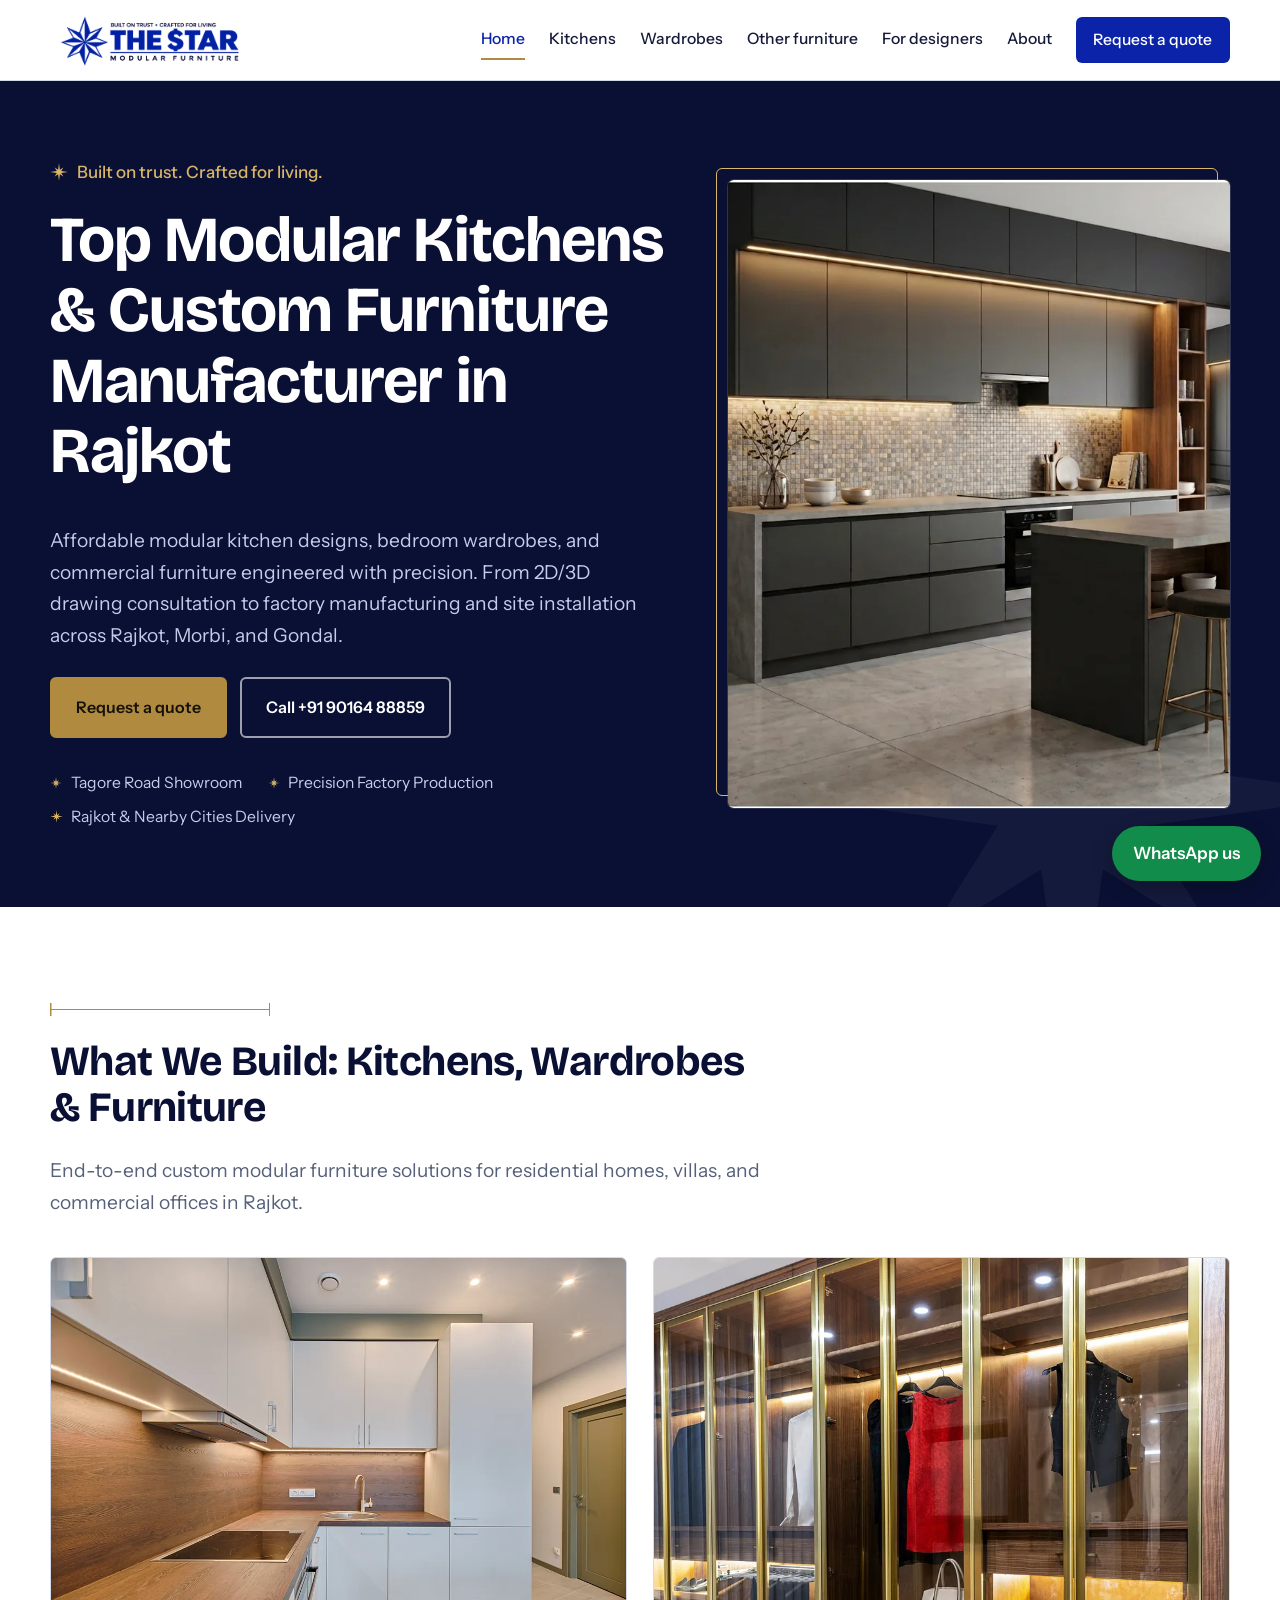
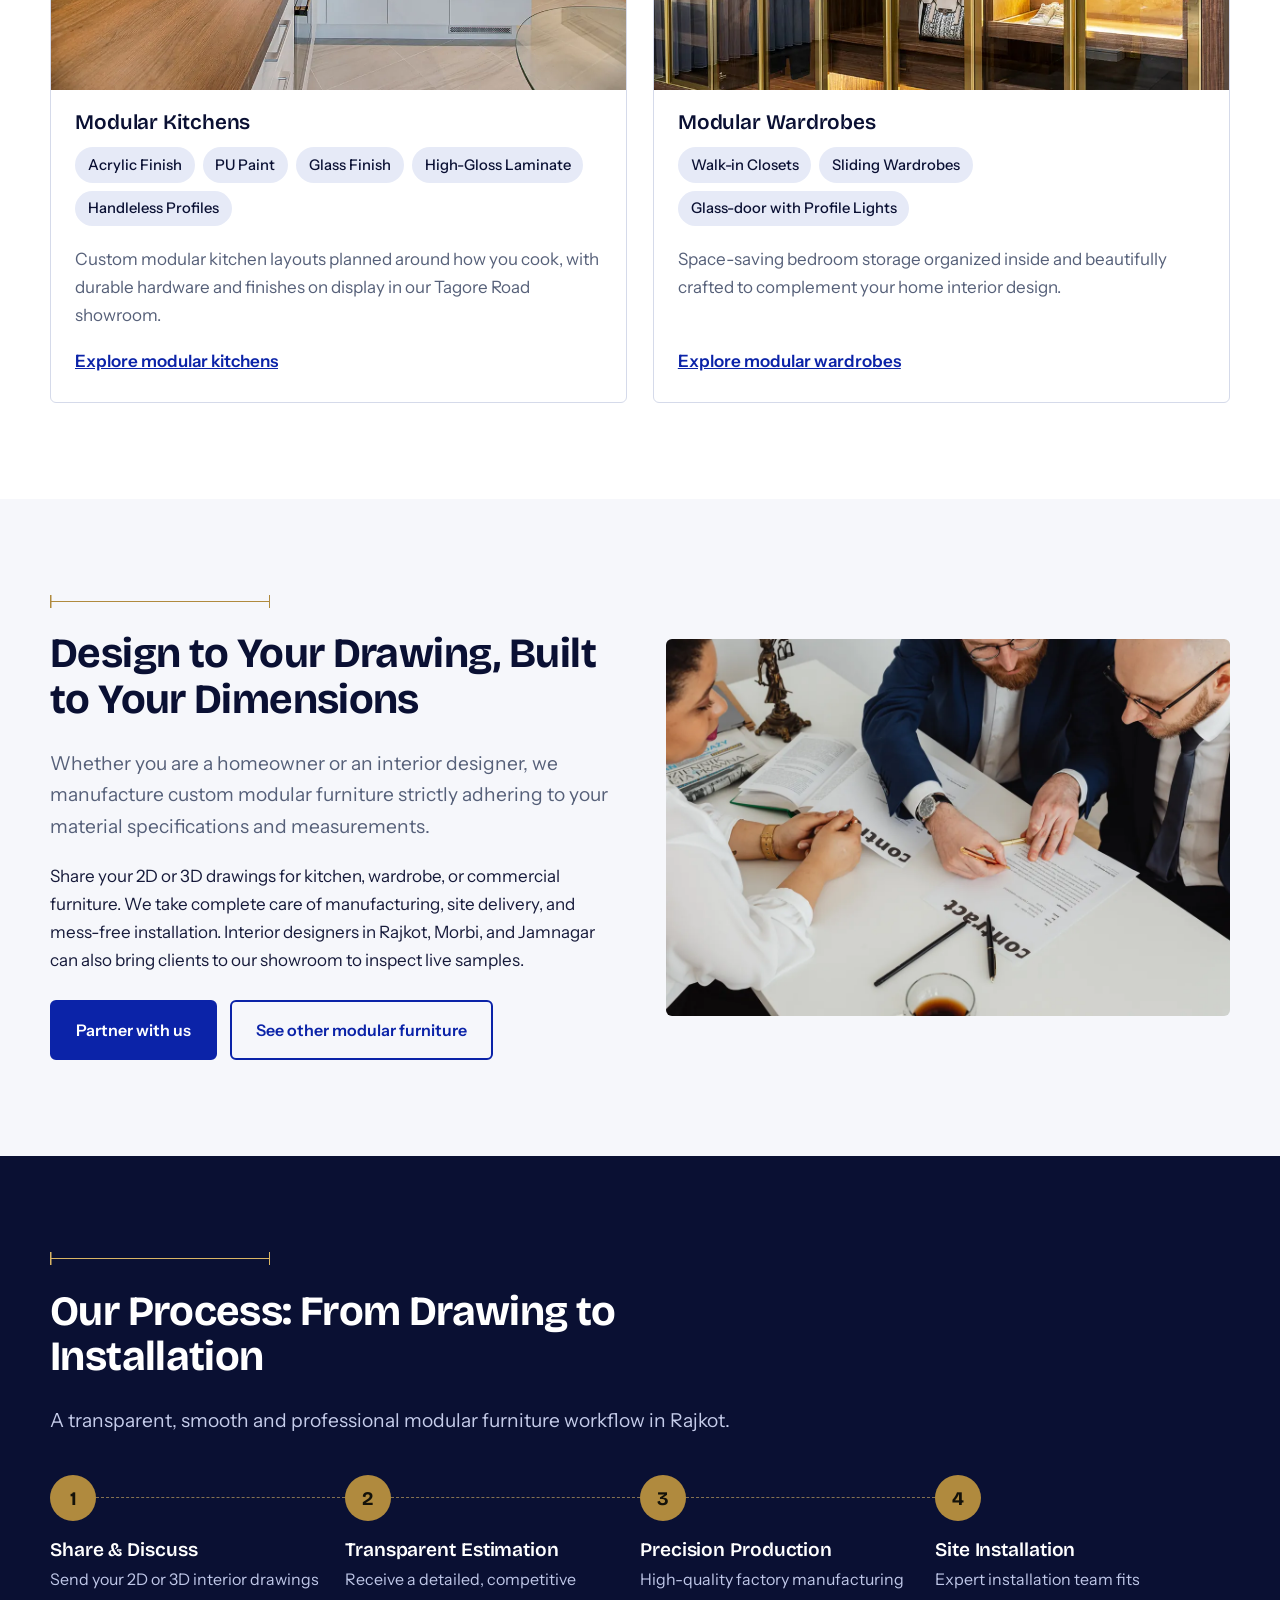
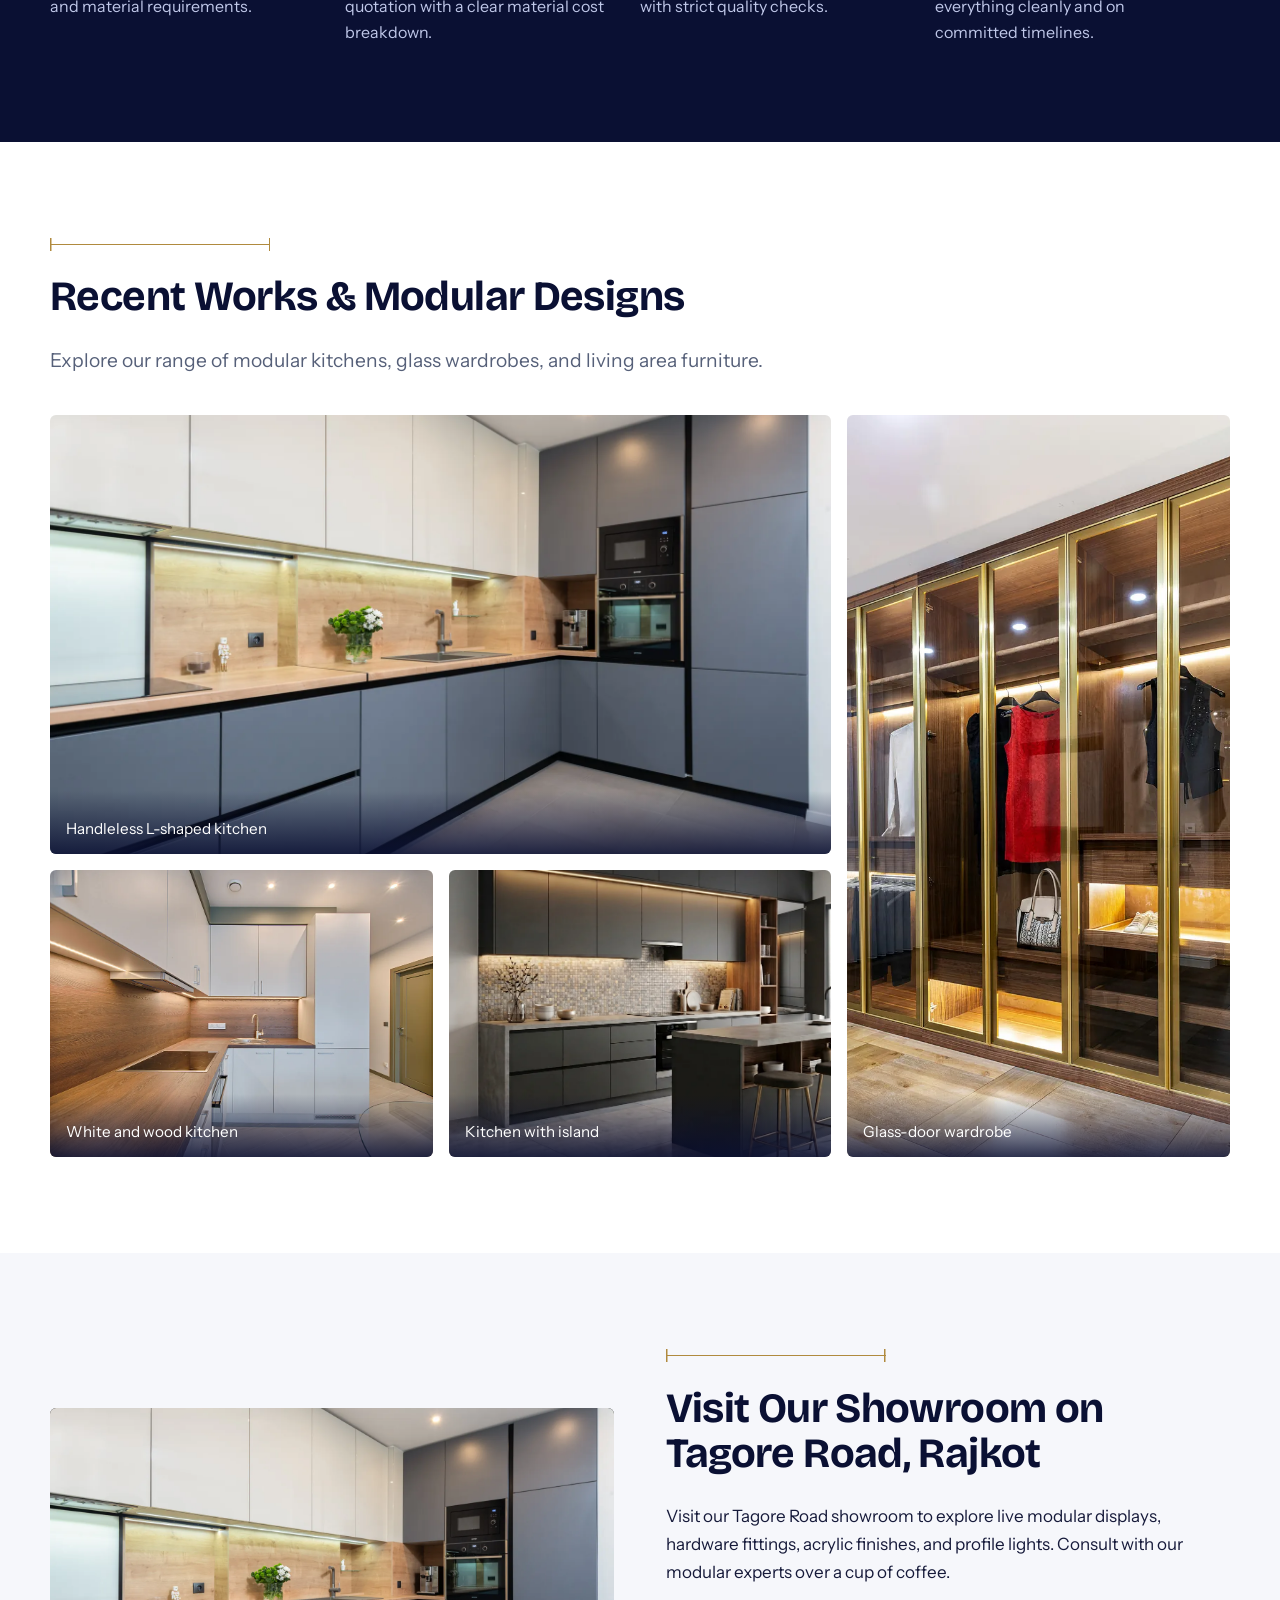
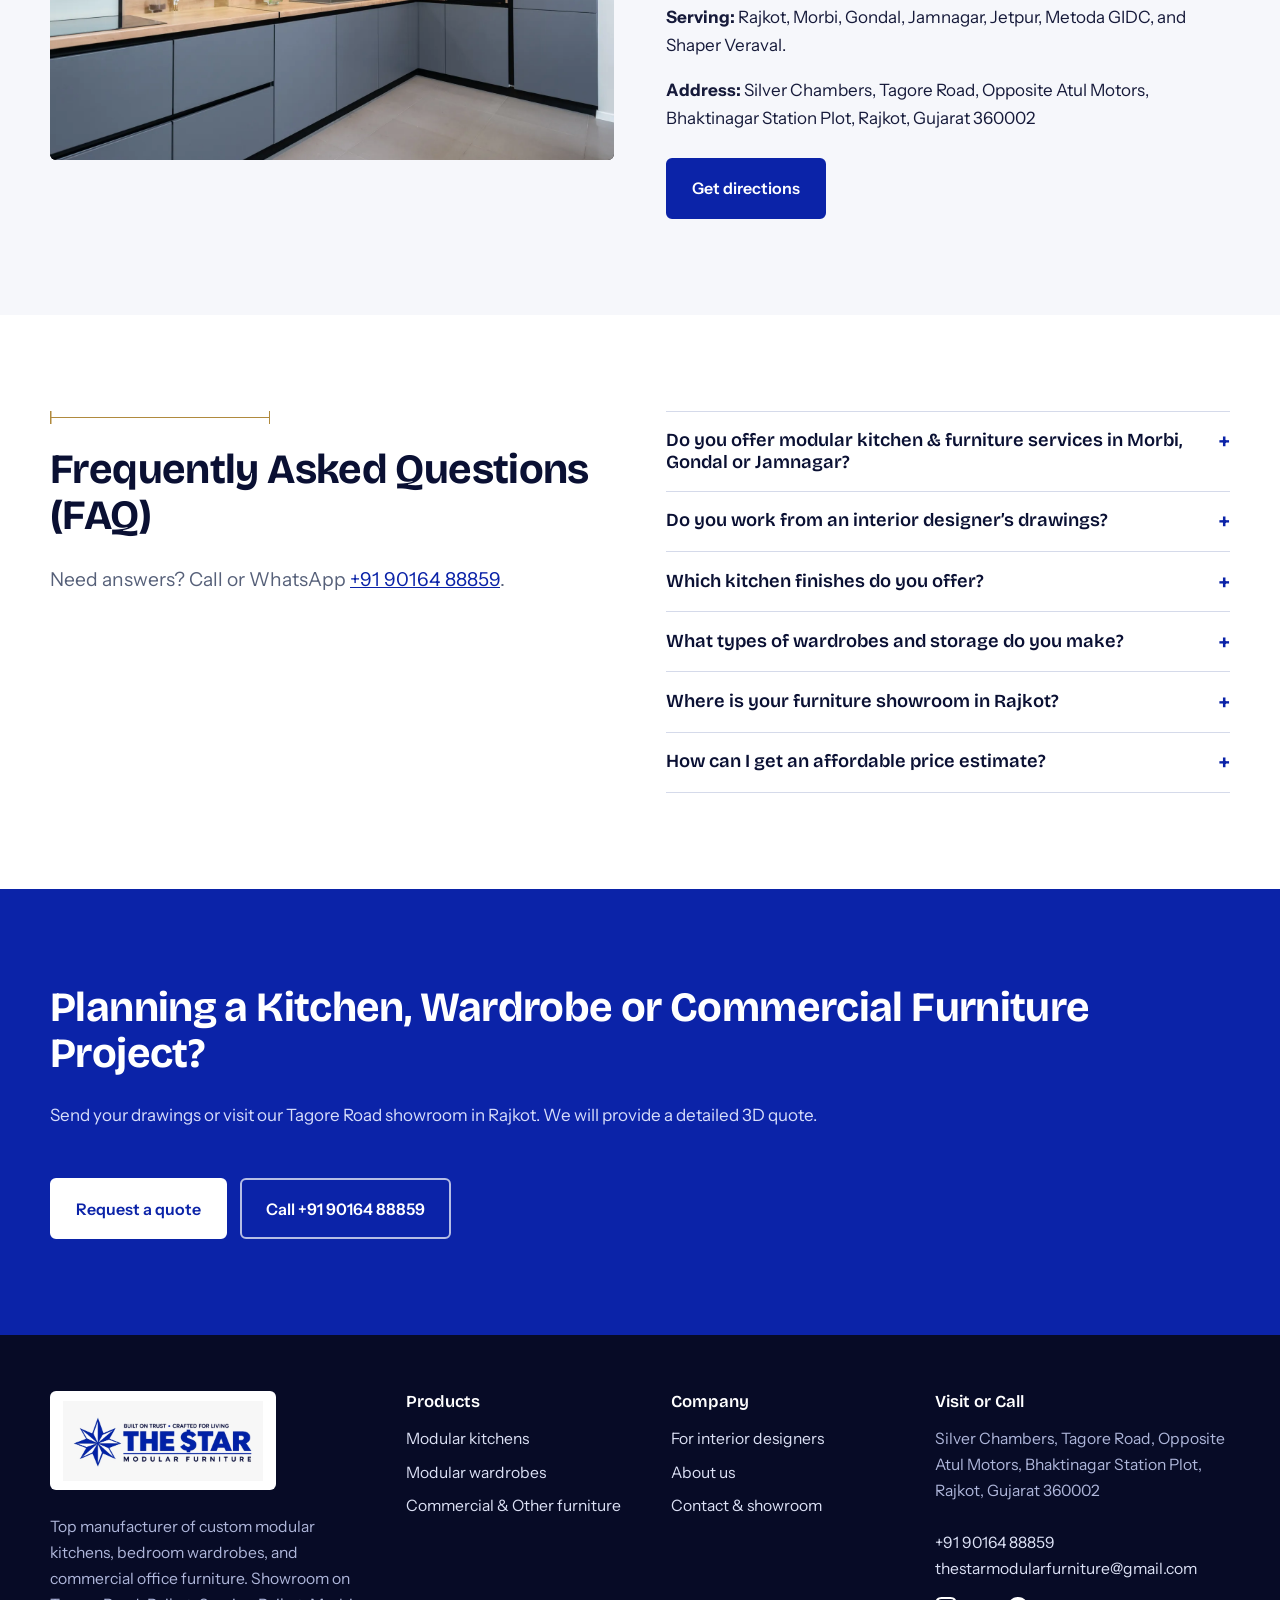
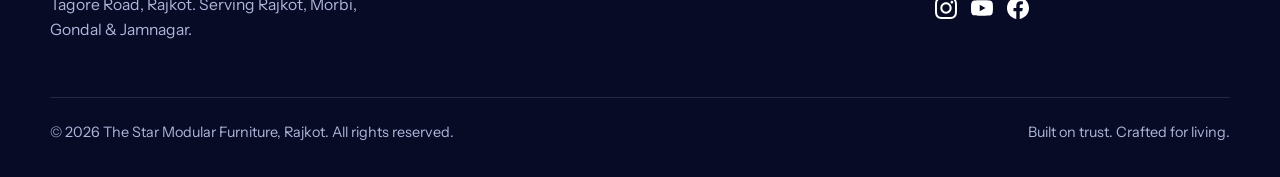
==== commit 8d19d5f7: "Update index.html" ====
--- a/index.html
+++ b/index.html
@@ -3,98 +3,251 @@
 <head>
 <meta charset="utf-8">
 <meta name="viewport" content="width=device-width, initial-scale=1">
-<title>Modular Kitchen &amp; Wardrobe in Rajkot | The Star Modular Furniture</title>
-<meta name="description" content="Custom modular kitchens and wardrobes in Rajkot. Acrylic, PU, glass and handleless finishes, made to your drawing and installed on site. Visit our Tagore Road showroom.">
-<link rel="canonical" href="https://www.yourdomain.com/">
-<meta name="robots" content="index, follow, max-image-preview:large">
+<title>Top Modular Kitchen &amp; Furniture Manufacturer in Rajkot | The Star</title>
+<meta name="description" content="Best modular kitchen showroom &amp; custom furniture manufacturer in Rajkot. Factory price modular kitchens, bedroom wardrobes &amp; commercial furniture in Rajkot, Morbi &amp; Gondal.">
+<link rel="canonical" href="https://thestarmodular.in/">
+<meta name="robots" content="index, follow, max-image-preview:large, max-snippet:-1, max-video-preview:-1">
 <meta name="theme-color" content="#0B23A8">
-<meta name="geo.region" content="IN-GJ"><meta name="geo.placename" content="Rajkot">
-<meta property="og:type" content="website"><meta property="og:site_name" content="The Star Modular Furniture">
-<meta property="og:title" content="Modular Kitchen &amp; Wardrobe in Rajkot | The Star Modular Furniture"><meta property="og:description" content="Custom modular kitchens and wardrobes in Rajkot. Acrylic, PU, glass and handleless finishes, made to your drawing and installed on site. Visit our Tagore Road showroom.">
-<meta property="og:url" content="https://www.yourdomain.com/"><meta property="og:image" content="https://www.yourdomain.com/assets/images/og-image.jpg"><meta property="og:locale" content="en_IN">
+<meta name="geo.region" content="IN-GJ">
+<meta name="geo.placename" content="Rajkot">
+<meta name="geo.position" content="22.2882;70.7981">
+<meta name="ICBM" content="22.2882, 70.7981">
+
+<!-- Open Graph / Social SEO -->
+<meta property="og:type" content="website">
+<meta property="og:site_name" content="The Star Modular Furniture">
+<meta property="og:title" content="Top Modular Kitchen &amp; Custom Furniture in Rajkot | The Star">
+<meta property="og:description" content="Affordable modular kitchens, glass wardrobes &amp; office furniture manufacturer in Rajkot, Morbi, Gondal &amp; Jamnagar. Free 3D design quote!">
+<meta property="og:url" content="https://thestarmodular.in/">
+<meta property="og:image" content="https://thestarmodular.in/assets/images/og-image.jpg">
+<meta property="og:locale" content="en_IN">
+
+<!-- Twitter Card -->
 <meta name="twitter:card" content="summary_large_image">
-<link rel="icon" href="favicon.ico" sizes="any"><link rel="icon" type="image/png" sizes="32x32" href="assets/images/favicon.ico.png">
+<meta name="twitter:title" content="Best Modular Kitchen &amp; Wardrobe Manufacturer Rajkot">
+<meta name="twitter:description" content="Factory finish modular kitchens, bedroom wardrobes &amp; commercial furniture on Tagore Road, Rajkot.">
+
+<!-- Favicon & Icons -->
+<link rel="icon" href="favicon.ico" sizes="any">
+<link rel="icon" type="image/png" sizes="32x32" href="assets/images/favicon.ico.png">
 <link rel="apple-touch-icon" href="assets/images/apple-touch-icon.png">
 <link rel="manifest" href="manifest.webmanifest">
-<link rel="preconnect" href="https://fonts.googleapis.com"><link rel="preconnect" href="https://fonts.gstatic.com" crossorigin>
+
+<!-- Preconnect & Preload for Speed (95%+ Score) -->
+<link rel="preconnect" href="https://fonts.googleapis.com">
+<link rel="preconnect" href="https://fonts.gstatic.com" crossorigin>
 <link rel="stylesheet" href="https://fonts.googleapis.com/css2?family=Bricolage+Grotesque:opsz,wght@12..96,500;12..96,700&family=Instrument+Sans:wght@400;500;600&display=swap">
 <link rel="preload" as="image" href="assets/images/kitchen-dark-island.webp" fetchpriority="high">
 <link rel="stylesheet" href="assets/css/style.css">
-<script type="application/ld+json">[{"@context": "https://schema.org", "@type": "FurnitureStore", "@id": "https://www.yourdomain.com/#business", "name": "The Star Modular Furniture", "alternateName": "The Star Modular", "description": "Custom modular kitchens and wardrobes in Rajkot, Gujarat. Design-to-installation service for homeowners and interior designers.", "url": "https://www.yourdomain.com/", "telephone": "+919016488859", "email": "thestarmodularfurniture@gmail.com", "image": "https://www.yourdomain.com/assets/images/og-image.jpg", "logo": "https://www.yourdomain.com/assets/images/logo-the-star-modular-furniture.webp", "slogan": "Built on trust. Crafted for living.", "address": {"@type": "PostalAddress", "streetAddress": "Silver Chambers, Tagore Road, Opposite Atul Motors, Bhaktinagar Station Plot", "addressLocality": "Rajkot", "addressRegion": "Gujarat", "postalCode": "360002", "addressCountry": "IN"}, "areaServed": {"@type": "City", "name": "Rajkot"}, "sameAs": ["https://www.instagram.com/thestarmodulaefurniture/"], "makesOffer": [{"@type": "Offer", "itemOffered": {"@type": "Service", "name": "Modular kitchens"}}, {"@type": "Offer", "itemOffered": {"@type": "Service", "name": "Modular wardrobes"}}]}, {"@context": "https://schema.org", "@type": "FAQPage", "mainEntity": [{"@type": "Question", "name": "Do you work from an interior designer’s drawings?", "acceptedAnswer": {"@type": "Answer", "text": "Yes. Share your 2D or 3D drawings and material specifications. We work to your dimensions, material specs and design language, then handle production, delivery and installation."}}, {"@type": "Question", "name": "Which kitchen finishes do you offer?", "acceptedAnswer": {"@type": "Answer", "text": "Acrylic, PU paint, glass finish, high-gloss laminate and handleless profiles. You can compare them in person at our Tagore Road showroom."}}, {"@type": "Question", "name": "What types of wardrobes can you make?", "acceptedAnswer": {"@type": "Answer", "text": "Walk-in closets, sliding wardrobes, and glass-door wardrobes with integrated profile lights."}}, {"@type": "Question", "name": "Where is your showroom in Rajkot?", "acceptedAnswer": {"@type": "Answer", "text": "Silver Chambers, Tagore Road, Opposite Atul Motors, Bhaktinagar Station Plot, Rajkot, Gujarat 360002. Call +91 90164 88859 before you visit."}}, {"@type": "Question", "name": "How do I get a quotation?", "acceptedAnswer": {"@type": "Answer", "text": "Send your drawings and material details by WhatsApp or email, or visit the showroom. You receive a detailed quotation with a clear material breakdown."}}, {"@type": "Question", "name": "Do you install the furniture at the site?", "acceptedAnswer": {"@type": "Answer", "text": "Yes. Our installation team handles site installation and works to committed timelines so your handover is not delayed."}}]}]</script>
+
+<!-- Structured Data (LocalBusiness & FAQ Schema) -->
+<script type="application/ld+json">
+[
+  {
+    "@context": "https://schema.org",
+    "@type": "FurnitureStore",
+    "@id": "https://thestarmodular.in/#business",
+    "name": "The Star Modular Furniture",
+    "alternateName": ["The Star Modular Rajkot", "The Star Kitchens"],
+    "description": "Top-rated modular kitchen, custom wardrobe, and commercial office furniture manufacturer in Rajkot, Gujarat. Serving Rajkot, Morbi, Gondal, Jamnagar, Metoda & Shaper.",
+    "url": "https://thestarmodular.in/",
+    "telephone": "+919016488859",
+    "email": "thestarmodularfurniture@gmail.com",
+    "image": "https://thestarmodular.in/assets/images/og-image.jpg",
+    "logo": "https://thestarmodular.in/assets/images/logo-the-star-modular-furniture.webp",
+    "priceRange": "₹₹",
+    "slogan": "Built on trust. Crafted for living.",
+    "address": {
+      "@type": "PostalAddress",
+      "streetAddress": "Silver Chambers, Tagore Road, Opposite Atul Motors, Bhaktinagar Station Plot",
+      "addressLocality": "Rajkot",
+      "addressRegion": "Gujarat",
+      "postalCode": "360002",
+      "addressCountry": "IN"
+    },
+    "geo": {
+      "@type": "GeoCoordinates",
+      "latitude": 22.2882,
+      "longitude": 70.7981
+    },
+    "areaServed": [
+      {"@type": "City", "name": "Rajkot"},
+      {"@type": "City", "name": "Morbi"},
+      {"@type": "City", "name": "Gondal"},
+      {"@type": "City", "name": "Jamnagar"},
+      {"@type": "City", "name": "Jetpur"},
+      {"@type": "City", "name": "Metoda"},
+      {"@type": "City", "name": "Shaper"}
+    ],
+    "sameAs": [
+      "https://www.instagram.com/thestarmodularfurniture",
+      "https://www.youtube.com/@thestarmodularfurniture",
+      "https://www.facebook.com/profile.php?id=61595268284813"
+    ],
+    "makesOffer": [
+      {"@type": "Offer", "itemOffered": {"@type": "Service", "name": "Modular Kitchens Design & Manufacturing"}},
+      {"@type": "Offer", "itemOffered": {"@type": "Service", "name": "Modular Wardrobes & Walk-in Closets"}},
+      {"@type": "Offer", "itemOffered": {"@type": "Service", "name": "Commercial & Office Modular Furniture"}},
+      {"@type": "Offer", "itemOffered": {"@type": "Service", "name": "Interior Designer Turnkey Consultancy"}}
+    ]
+  },
+  {
+    "@context": "https://schema.org",
+    "@type": "FAQPage",
+    "mainEntity": [
+      {
+        "@type": "Question",
+        "name": "Do you offer modular kitchen & furniture services outside Rajkot in Morbi or Gondal?",
+        "acceptedAnswer": {
+          "@type": "Answer",
+          "text": "Yes, we manufacture and install high-quality modular kitchens, wardrobes, and commercial furniture across Rajkot, Morbi, Gondal, Jamnagar, Metoda, and nearby Saurashtra areas."
+        }
+      },
+      {
+        "@type": "Question",
+        "name": "Do you work from an interior designer’s drawings?",
+        "acceptedAnswer": {
+          "@type": "Answer",
+          "text": "Yes. Share your 2D or 3D drawings and material specifications. We work to your dimensions, material specs and design language, then handle production, delivery and installation."
+        }
+      },
+      {
+        "@type": "Question",
+        "name": "Which kitchen finishes do you offer?",
+        "acceptedAnswer": {
+          "@type": "Answer",
+          "text": "Acrylic, PU paint, glass finish, high-gloss laminate and handleless profiles. You can compare them in person at our Tagore Road showroom in Rajkot."
+        }
+      },
+      {
+        "@type": "Question",
+        "name": "What types of wardrobes can you make?",
+        "acceptedAnswer": {
+          "@type": "Answer",
+          "text": "Walk-in closets, sliding wardrobes, and brass profile glass-door wardrobes with integrated profile lights."
+        }
+      },
+      {
+        "@type": "Question",
+        "name": "Where is your showroom in Rajkot?",
+        "acceptedAnswer": {
+          "@type": "Answer",
+          "text": "Silver Chambers, Tagore Road, Opposite Atul Motors, Bhaktinagar Station Plot, Rajkot, Gujarat 360002. Call +91 90164 88859 before you visit."
+        }
+      },
+      {
+        "@type": "Question",
+        "name": "How do I get an affordable quotation?",
+        "acceptedAnswer": {
+          "@type": "Answer",
+          "text": "Send your drawings and material details by WhatsApp (+91 90164 88859) or email, or visit our showroom for a transparent quote with material breakdown."
+        }
+      }
+    ]
+  }
+]
+</script>
 </head>
 <body>
 <a class="skip" href="#main">Skip to content</a>
 <header class="top"><div class="wrap">
-  <a class="brand" href="index.html" aria-label="The Star Modular Furniture, home">
-    <!-- <span class="star" aria-hidden="true"></span><span><b>The Star</b><small>Modular Furniture</small></span> -->
-     <img src="/assets/images/the-star-trasparent-logo.png" alt="the star logo" width="200px" >
+  <a class="brand" href="/" aria-label="The Star Modular Furniture, home">
+     <img src="assets/images/the-star-trasparent-logo.png" alt="The Star Modular Furniture Rajkot Logo" width="200" height="50" decoding="async">
   </a>
   <button class="menu-btn" aria-expanded="false" aria-controls="nav">Menu</button>
-  <nav class="nav" id="nav" aria-label="Main"><a href="index.html" aria-current="page">Home</a><a href="modular-kitchen-rajkot.html">Kitchens</a><a href="modular-wardrobe-rajkot.html">Wardrobes</a><a href="modular-furniture-rajkot.html">Other furniture</a><a href="for-interior-designers.html">For designers</a><a href="about.html">About</a><a class="btn" href="contact.html">Request a quote</a></nav>
+  <nav class="nav" id="nav" aria-label="Main"><a href="/" aria-current="page">Home</a><a href="modular-kitchen-rajkot">Kitchens</a><a href="modular-wardrobe-rajkot">Wardrobes</a><a href="modular-furniture-rajkot">Other furniture</a><a href="for-interior-designers">For designers</a><a href="about">About</a><a class="btn" href="contact">Request a quote</a></nav>
 </div></header>
+
 <main id="main">
 <section class="hero"><div class="wrap grid">
  <div><p class="tag"><span class="star" aria-hidden="true"></span>Built on trust. Crafted for living.</p>
- <h1>Modular kitchens and wardrobes for Rajkot homes</h1>
- <p class="lead">Custom modular solutions made with precision engineering and durable materials, from your drawing to final site installation.</p>
- <div class="btns"><a class="btn brass" href="contact.html">Request a quote</a><a class="btn ghost" href="tel:+919016488859">Call +91 90164 88859</a></div>
- <ul class="facts"><li><span class="star"></span>Showroom on Tagore Road</li><li><span class="star"></span>Production to installation</li><li><span class="star"></span>Committed delivery timelines</li></ul></div>
+ <h1>Top Modular Kitchens &amp; Custom Furniture Manufacturer in Rajkot</h1>
+ <p class="lead">Affordable modular kitchen designs, bedroom wardrobes, and commercial furniture engineered with precision. From 2D/3D drawing consultation to factory manufacturing and site installation across Rajkot, Morbi, and Gondal.</p>
+ <div class="btns"><a class="btn brass" href="contact">Request a quote</a><a class="btn ghost" href="tel:+919016488859">Call +91 90164 88859</a></div>
+ <ul class="facts"><li><span class="star"></span>Tagore Road Showroom</li><li><span class="star"></span>Precision Factory Production</li><li><span class="star"></span>Rajkot &amp; Nearby Cities Delivery</li></ul></div>
  <div class="frame"><div class="frame-in">
-  <img src="assets/images/kitchen-dark-island.webp" alt="Dark grey handleless modular kitchen with island and under-cabinet lighting" width="864" height="857" fetchpriority="high">
+  <img src="assets/images/kitchen-dark-island.webp" alt="Best dark grey handleless modular kitchen design in Rajkot with island and under-cabinet lighting" width="864" height="857" fetchpriority="high" decoding="async">
   <video muted loop playsinline preload="none" data-src="assets/videos/hero-kitchen.mp4" poster="assets/images/kitchen-dark-island.webp" aria-hidden="true" tabindex="-1"></video>
  </div></div></div></section>
 
-<section><div class="wrap"><div class="shead"><span class="dim" aria-hidden="true"></span><h2>What we build</h2>
-<p class="lead">End-to-end custom modular solutions for the two rooms that work hardest in a home.</p></div>
+<section><div class="wrap"><div class="shead"><span class="dim" aria-hidden="true"></span><h2>What We Build: Kitchens, Wardrobes &amp; Furniture</h2>
+<p class="lead">End-to-end custom modular furniture solutions for residential homes, villas, and commercial offices in Rajkot.</p></div>
 <div class="prod">
- <article class="card"><img src="assets/images/kitchen-white-wood.webp" alt="White modular kitchen with wood-grain backsplash and countertop" width="1200" height="801" loading="lazy"><div class="body">
-  <h3>Modular kitchens</h3><ul class="chips"><li>Acrylic</li><li>PU paint</li><li>Glass finish</li><li>High-gloss laminate</li><li>Handleless profiles</li></ul>
-  <p>Layouts planned around how you cook, with hardware and finishes you can see and touch in the showroom.</p><a class="more" href="modular-kitchen-rajkot.html">Explore modular kitchens</a></div></article>
- <article class="card"><img src="assets/images/wardrobe-glass-brass.webp" alt="Glass-door modular wardrobe with brass profiles and integrated lighting" width="894" height="1185" loading="lazy"><div class="body">
-  <h3>Modular wardrobes</h3><ul class="chips"><li>Walk-in closets</li><li>Sliding wardrobes</li><li>Glass-door with profile lights</li></ul>
-  <p>Storage that is organised inside and finished to match the room outside.</p><a class="more" href="modular-wardrobe-rajkot.html">Explore modular wardrobes</a></div></article>
+ <article class="card"><img src="assets/images/kitchen-white-wood.webp" alt="Affordable white L-shaped modular kitchen with wooden backsplash in Rajkot" width="1200" height="801" loading="lazy" decoding="async"><div class="body">
+  <h3>Modular Kitchens</h3><ul class="chips"><li>Acrylic Finish</li><li>PU Paint</li><li>Glass Finish</li><li>High-Gloss Laminate</li><li>Handleless Profiles</li></ul>
+  <p>Custom modular kitchen layouts planned around how you cook, with durable hardware and finishes on display in our Tagore Road showroom.</p><a class="more" href="modular-kitchen-rajkot">Explore modular kitchens</a></div></article>
+ <article class="card"><img src="assets/images/wardrobe-glass-brass.webp" alt="Custom glass-door modular wardrobe with brass profile and integrated LED lighting Rajkot" width="894" height="1185" loading="lazy" decoding="async"><div class="body">
+  <h3>Modular Wardrobes</h3><ul class="chips"><li>Walk-in Closets</li><li>Sliding Wardrobes</li><li>Glass-door with Profile Lights</li></ul>
+  <p>Space-saving bedroom storage organized inside and beautifully crafted to complement your home interior design.</p><a class="more" href="modular-wardrobe-rajkot">Explore modular wardrobes</a></div></article>
 </div></div></section>
 
-<section class="tint"><div class="wrap two"><div><span class="dim" aria-hidden="true"></span><h2>Design to your drawing, built to your dimensions</h2>
-<p class="lead">Whether you are a homeowner or an interior designer, we work strictly to your measurements, material specifications and design language.</p>
-<p>Share a 2D or 3D drawing and we take care of production, delivery and installation. Rajkot interior designers can also bring clients to the showroom to see finishes, hardware and colours live.</p>
-<div class="btns"><a class="btn" href="for-interior-designers.html">Partner with us</a><a class="btn ghost" href="modular-furniture-rajkot.html">See other modular furniture</a></div></div>
-<div class="media"><img src="assets/images/designer-consultation.webp" alt="Designer and clients reviewing a project drawing at a table" width="1200" height="800" loading="lazy"></div></div></section>
-
-<section class="dark"><div class="wrap"><div class="shead"><span class="dim" aria-hidden="true"></span><h2>How we work together</h2>
-<p class="lead" style="color:#C5CCEA">A transparent, smooth and professional workflow.</p></div><ol class="steps"><li><h3>Share and discuss</h3><p>Send your 2D or 3D drawings and material specifications.</p></li><li><h3>Transparent estimation</h3><p>Get a detailed, competitive quotation with a clear material breakdown.</p></li><li><h3>Precision production</h3><p>High-quality manufacturing with rigorous quality checks.</p></li><li><h3>Site installation</h3><p>An expert team installs cleanly, without mess, and on time.</p></li></ol></div></section>
-
-<section><div class="wrap"><div class="shead"><span class="dim" aria-hidden="true"></span><h2>Recent looks</h2><p class="lead">Finishes and layouts from our modular range.</p></div>
+<section class="tint"><div class="wrap two"><div><span class="dim" aria-hidden="true"></span><h2>Design to Your Drawing, Built to Your Dimensions</h2>
+<p class="lead">Whether you are a homeowner or an interior designer, we manufacture custom modular furniture strictly adhering to your material specifications and measurements.</p>
+<p>Share your 2D or 3D drawings for kitchen, wardrobe, or commercial furniture. We take complete care of manufacturing, site delivery, and mess-free installation. Interior designers in Rajkot, Morbi, and Jamnagar can also bring clients to our showroom to inspect live samples.</p>
+<div class="btns"><a class="btn" href="for-interior-designers">Partner with us</a><a class="btn ghost" href="modular-furniture-rajkot">See other modular furniture</a></div></div>
+<div class="media"><img src="assets/images/designer-consultation.webp" alt="Interior designer and clients discussing custom modular furniture consultation in Rajkot" width="1200" height="800" loading="lazy" decoding="async"></div></div></section>
+
+<section class="dark"><div class="wrap"><div class="shead"><span class="dim" aria-hidden="true"></span><h2>Our Process: From Drawing to Installation</h2>
+<p class="lead" style="color:#C5CCEA">A transparent, smooth and professional modular furniture workflow in Rajkot.</p></div><ol class="steps"><li><h3>Share &amp; Discuss</h3><p>Send your 2D or 3D interior drawings and material requirements.</p></li><li><h3>Transparent Estimation</h3><p>Receive a detailed, competitive quotation with a clear material cost breakdown.</p></li><li><h3>Precision Production</h3><p>High-quality factory manufacturing with strict quality checks.</p></li><li><h3>Site Installation</h3><p>Expert installation team fits everything cleanly and on committed timelines.</p></li></ol></div></section>
+
+<section><div class="wrap"><div class="shead"><span class="dim" aria-hidden="true"></span><h2>Recent Works &amp; Modular Designs</h2><p class="lead">Explore our range of modular kitchens, glass wardrobes, and living area furniture.</p></div>
 <div class="gallery">
- <figure class="g1"><img src="assets/images/kitchen-grey-handleless.webp" alt="Grey and white L-shaped handleless modular kitchen with built-in oven" width="1600" height="1068" loading="lazy"><figcaption>Handleless L-shaped kitchen</figcaption></figure>
- <figure class="g2"><img src="assets/images/wardrobe-glass-brass.webp" alt="Brass-framed glass wardrobe with LED profile lighting" width="894" height="1185" loading="lazy"><figcaption>Glass-door wardrobe</figcaption></figure>
- <figure class="g3"><img src="assets/images/kitchen-white-wood.webp" alt="White modular kitchen with wooden worktop" width="1200" height="801" loading="lazy"><figcaption>White and wood kitchen</figcaption></figure>
- <figure class="g4"><img src="assets/images/kitchen-dark-island.webp" alt="Dark modular kitchen with island and bar stools" width="864" height="857" loading="lazy"><figcaption>Kitchen with island</figcaption></figure>
+ <figure class="g1"><img src="assets/images/kitchen-grey-handleless.webp" alt="Top modern handleless L-shaped modular kitchen with built-in oven Rajkot" width="1600" height="1068" loading="lazy" decoding="async"><figcaption>Handleless L-shaped kitchen</figcaption></figure>
+ <figure class="g2"><img src="assets/images/wardrobe-glass-brass.webp" alt="Brass framed glass door wardrobe with LED profile lighting Rajkot" width="894" height="1185" loading="lazy" decoding="async"><figcaption>Glass-door wardrobe</figcaption></figure>
+ <figure class="g3"><img src="assets/images/kitchen-white-wood.webp" alt="Affordable white modular kitchen with wooden worktop design" width="1200" height="801" loading="lazy" decoding="async"><figcaption>White and wood kitchen</figcaption></figure>
+ <figure class="g4"><img src="assets/images/kitchen-dark-island.webp" alt="Luxury dark modular kitchen with island layout and bar seating" width="864" height="857" loading="lazy" decoding="async"><figcaption>Kitchen with island</figcaption></figure>
 </div></div></section>
 
 <section class="tint"><div class="wrap two"><div class="vband" style="aspect-ratio:16/10">
- <img src="assets/images/kitchen-grey-handleless.webp" alt="" width="1600" height="1068" loading="lazy">
+ <img src="assets/images/kitchen-grey-handleless.webp" alt="The Star Modular Furniture showroom interior Tagore Road Rajkot" width="1600" height="1068" loading="lazy" decoding="async">
  <video muted loop playsinline preload="none" data-src="assets/videos/showroom-loop.mp4" poster="assets/images/kitchen-grey-handleless.webp" aria-hidden="true" tabindex="-1"></video></div>
-<div><span class="dim" aria-hidden="true"></span><h2>See finishes and hardware in person</h2>
-<p>Our Tagore Road showroom has the latest modular displays and material samples. Come over, compare finishes under real light, and talk through your site over a cup of coffee.</p>
-<p><strong>Silver Chambers, Tagore Road, Opposite Atul Motors, Bhaktinagar Station Plot, Rajkot, Gujarat 360002</strong></p><div class="btns"><a class="btn" href="contact.html">Get directions</a></div></div></div></section>
-
-<section><div class="wrap two" style="align-items:start"><div><span class="dim" aria-hidden="true"></span><h2>Questions we hear often</h2><p class="lead">Can’t find yours? Call or WhatsApp +91 90164 88859.</p></div><div class="faq"><details><summary>Do you work from an interior designer’s drawings?</summary><p>Yes. Share your 2D or 3D drawings and material specifications. We work to your dimensions, material specs and design language, then handle production, delivery and installation.</p></details><details><summary>Which kitchen finishes do you offer?</summary><p>Acrylic, PU paint, glass finish, high-gloss laminate and handleless profiles. You can compare them in person at our Tagore Road showroom.</p></details><details><summary>What types of wardrobes can you make?</summary><p>Walk-in closets, sliding wardrobes, and glass-door wardrobes with integrated profile lights.</p></details><details><summary>Where is your showroom in Rajkot?</summary><p>Silver Chambers, Tagore Road, Opposite Atul Motors, Bhaktinagar Station Plot, Rajkot, Gujarat 360002. Call +91 90164 88859 before you visit.</p></details><details><summary>How do I get a quotation?</summary><p>Send your drawings and material details by WhatsApp or email, or visit the showroom. You receive a detailed quotation with a clear material breakdown.</p></details><details><summary>Do you install the furniture at the site?</summary><p>Yes. Our installation team handles site installation and works to committed timelines so your handover is not delayed.</p></details></div></div></section>
-<section class="cta"><div class="wrap"><div><h2>Planning a kitchen or wardrobe?</h2><p>Send your drawing or visit the showroom on Tagore Road. We will reply with a detailed quotation.</p></div>
-<div class="btns" style="margin:0"><a class="btn" href="contact.html">Request a quote</a><a class="btn ghost" href="tel:+919016488859">Call +91 90164 88859</a></div></div></section>
+<div><span class="dim" aria-hidden="true"></span><h2>Visit Our Showroom on Tagore Road, Rajkot</h2>
+<p>Visit our Tagore Road showroom to explore live modular displays, hardware fittings, acrylic finishes, and profile lights. Consult with our modular experts over a cup of coffee.</p>
+<p><strong>Serving:</strong> Rajkot, Morbi, Gondal, Jamnagar, Jetpur, Metoda GIDC, and Shaper Veraval.</p>
+<p><strong>Address:</strong> Silver Chambers, Tagore Road, Opposite Atul Motors, Bhaktinagar Station Plot, Rajkot, Gujarat 360002</p><div class="btns"><a class="btn" href="contact">Get directions</a></div></div></div></section>
+
+<section><div class="wrap two" style="align-items:start"><div><span class="dim" aria-hidden="true"></span><h2>Frequently Asked Questions (FAQ)</h2><p class="lead">Need answers? Call or WhatsApp <a href="https://wa.me/919016488859?text=Hello%20The%20Star%20Modular%2C%20I%20have%20a%20query" target="_blank" rel="noopener">+91 90164 88859</a>.</p></div><div class="faq"><details><summary>Do you offer modular kitchen &amp; furniture services in Morbi, Gondal or Jamnagar?</summary><p>Yes! We regularly execute turnkey modular kitchen, wardrobe, and commercial furniture projects across Rajkot, Morbi, Gondal, Jamnagar, Metoda GIDC, and surrounding Saurashtra regions.</p></details><details><summary>Do you work from an interior designer’s drawings?</summary><p>Yes. Share your 2D or 3D drawings and material specifications. We work to your exact dimensions and specifications, handling production, delivery, and site installation.</p></details><details><summary>Which kitchen finishes do you offer?</summary><p>We provide Acrylic, PU paint, Glass finish, High-gloss laminate, and Handleless aluminum profiles. You can inspect all material samples at our Rajkot showroom.</p></details><details><summary>What types of wardrobes and storage do you make?</summary><p>We manufacture custom walk-in closets, sliding door wardrobes, brass profile glass wardrobes with integrated LED lights, and bedroom storage setups.</p></details><details><summary>Where is your furniture showroom in Rajkot?</summary><p>We are located at Silver Chambers, Tagore Road, Opposite Atul Motors, Bhaktinagar Station Plot, Rajkot, Gujarat 360002. Contact us at +91 90164 88859 before visiting.</p></details><details><summary>How can I get an affordable price estimate?</summary><p>Simply send your drawings and material requirements via WhatsApp (+91 90164 88859) or email. We provide a detailed estimate with a clear hardware and material breakdown.</p></details></div></div></section>
+
+<section class="cta"><div class="wrap"><div><h2>Planning a Kitchen, Wardrobe or Commercial Furniture Project?</h2><p>Send your drawings or visit our Tagore Road showroom in Rajkot. We will provide a detailed 3D quote.</p></div>
+<div class="btns" style="margin:0"><a class="btn" href="contact">Request a quote</a><a class="btn ghost" href="tel:+919016488859">Call +91 90164 88859</a></div></div></section>
 </main>
+
 <footer><div class="wrap">
 <div class="fgrid">
- <div><div class="plate"><img src="assets/images/logo-the-star-modular-furniture.webp" width="200" height="80" alt="The Star Modular Furniture logo" loading="lazy"></div>
-  <p>Custom modular kitchens and wardrobes, designed to your drawing and installed on site. Showroom on Tagore Road, Rajkot.</p></div>
- <div><h2>Products</h2><ul><li><a href="modular-kitchen-rajkot.html">Modular kitchens</a></li><li><a href="modular-wardrobe-rajkot.html">Modular wardrobes</a></li><li><a href="modular-furniture-rajkot.html">Other modular furniture</a></li></ul></div>
- <div><h2>Company</h2><ul><li><a href="for-interior-designers.html">For interior designers</a></li><li><a href="about.html">About us</a></li><li><a href="contact.html">Contact &amp; showroom</a></li></ul></div>
- <div><h2>Visit or call</h2><address style="font-style:normal">Silver Chambers, Tagore Road, Opposite Atul Motors, Bhaktinagar Station Plot, Rajkot, Gujarat 360002<br><br>
-  <a href="tel:+919016488859">+91 90164 88859</a><br><a href="mailto:thestarmodularfurniture@gmail.com">thestarmodularfurniture@gmail.com</a><br><a href="https://www.instagram.com/thestarmodulaefurniture/" rel="noopener" target="_blank">Instagram</a></address></div>
+ <div><div class="plate"><img src="assets/images/logo-the-star-modular-furniture.webp" width="200" height="80" alt="The Star Modular Furniture Rajkot Logo" loading="lazy" decoding="async"></div>
+  <p>Top manufacturer of custom modular kitchens, bedroom wardrobes, and commercial office furniture. Showroom on Tagore Road, Rajkot. Serving Rajkot, Morbi, Gondal &amp; Jamnagar.</p></div>
+ <div><h2>Products</h2><ul><li><a href="modular-kitchen-rajkot">Modular kitchens</a></li><li><a href="modular-wardrobe-rajkot">Modular wardrobes</a></li><li><a href="modular-furniture-rajkot">Commercial &amp; Other furniture</a></li></ul></div>
+ <div><h2>Company</h2><ul><li><a href="for-interior-designers">For interior designers</a></li><li><a href="about">About us</a></li><li><a href="contact">Contact &amp; showroom</a></li></ul></div>
+ <div><h2>Visit or Call</h2><address style="font-style:normal">Silver Chambers, Tagore Road, Opposite Atul Motors, Bhaktinagar Station Plot, Rajkot, Gujarat 360002<br><br>
+  <a href="tel:+919016488859">+91 90164 88859</a><br>
+  <a href="mailto:thestarmodularfurniture@gmail.com">thestarmodularfurniture@gmail.com</a>
+  
+  <!-- Social Media Links with SVG Icons -->
+  <div style="display: flex; gap: 14px; align-items: center; margin-top: 15px;">
+    <!-- Instagram -->
+    <a href="https://www.instagram.com/thestarmodularfurniture" target="_blank" rel="noopener" aria-label="Follow us on Instagram" style="color: #ffffff; transition: opacity 0.2s;">
+      <svg width="22" height="22" fill="currentColor" viewBox="0 0 24 24"><path d="M12 2.163c3.204 0 3.584.012 4.85.07 3.252.148 4.771 1.691 4.919 4.919.058 1.265.069 1.645.069 4.849 0 3.205-.012 3.584-.069 4.849-.149 3.225-1.664 4.771-4.919 4.919-1.266.058-1.644.07-4.85.07-3.204 0-3.584-.012-4.849-.07-3.26-.149-4.771-1.699-4.919-4.92-.058-1.265-.07-1.644-.07-4.849 0-3.204.013-3.583.07-4.849.149-3.227 1.664-4.771 4.919-4.919 1.266-.057 1.645-.069 4.849-.069zm0-2.163c-3.259 0-3.667.014-4.947.072-4.358.2-6.78 2.618-6.98 6.98-.059 1.281-.073 1.689-.073 4.948 0 3.259.014 3.668.072 4.948.2 4.358 2.618 6.78 6.98 6.98 1.281.058 1.689.072 4.948.072 3.259 0 3.668-.014 4.948-.072 4.354-.2 6.782-2.618 6.979-6.98.059-1.28.073-1.689.073-4.948 0-3.259-.014-3.667-.072-4.947-.196-4.354-2.617-6.78-6.979-6.98-1.281-.059-1.69-.073-4.949-.073zm0 5.838c-3.403 0-6.162 2.759-6.162 6.162s2.759 6.163 6.162 6.163 6.162-2.759 6.162-6.163c0-3.403-2.759-6.162-6.162-6.162zm0 10.162c-2.209 0-4-1.79-4-4 0-2.209 1.791-4 4-4s4 1.791 4 4c0 2.21-1.791 4-4 4zm6.406-11.845c-.796 0-1.441.645-1.441 1.44s.645 1.44 1.441 1.44c.795 0 1.439-.645 1.439-1.44s-.644-1.44-1.439-1.44z"/></svg>
+    </a>
+    <!-- YouTube -->
+    <a href="https://www.youtube.com/@thestarmodularfurniture" target="_blank" rel="noopener" aria-label="Subscribe on YouTube" style="color: #ffffff; transition: opacity 0.2s;">
+      <svg width="22" height="22" fill="currentColor" viewBox="0 0 24 24"><path d="M23.498 6.186a3.016 3.016 0 0 0-2.122-2.136C19.505 3.545 12 3.545 12 3.545s-7.505 0-9.377.505A3.017 3.017 0 0 0 .502 6.186C0 8.07 0 12 0 12s0 3.93.502 5.814a3.016 3.016 0 0 0 2.122 2.136c1.871.505 9.376.505 9.376.505s7.505 0 9.377-.505a3.015 3.015 0 0 0 2.122-2.136C24 15.93 24 12 24 12s0-3.93-.502-5.814zM9.545 15.568V8.432L15.818 12l-6.273 3.568z"/></svg>
+    </a>
+    <!-- Facebook -->
+    <a href="https://www.facebook.com/profile.php?id=61595268284813" target="_blank" rel="noopener" aria-label="Connect on Facebook" style="color: #ffffff; transition: opacity 0.2s;">
+      <svg width="22" height="22" fill="currentColor" viewBox="0 0 24 24"><path d="M24 12.073c0-6.627-5.373-12-12-12s-12 5.373-12 12c0 5.99 4.388 10.954 10.125 11.854v-8.385H7.078v-3.47h3.047V9.43c0-3.007 1.792-4.669 4.533-4.669 1.312 0 2.686.235 2.686.235v2.953H15.83c-1.491 0-1.956.925-1.956 1.874v2.25h3.328l-.532 3.47h-2.796v8.385C19.612 23.027 24 18.062 24 12.073z"/></svg>
+    </a>
+  </div>
+  </address></div>
 </div>
 <div class="legal"><span>&copy; 2026 The Star Modular Furniture, Rajkot. All rights reserved.</span><span>Built on trust. Crafted for living.</span></div>
 </div></footer>
-<div class="bar"><a class="call" href="tel:+919016488859">Call +91 90164 88859</a><a class="wa" href="https://wa.me/919016488859?text=Hello%20The%20Star%20Modular%2C%20I%20need%20a%20quote" rel="noopener">WhatsApp us</a></div>
+
+<!-- Sticky Contact Bar -->
+<div class="bar">
+  <a class="call" href="tel:+919016488859">Call +91 90164 88859</a>
+  <a class="wa" href="https://wa.me/919016488859?text=Hello%20The%20Star%20Modular%2C%20I%20need%20a%20quote" target="_blank" rel="noopener">WhatsApp us</a>
+</div>
+
 <script src="assets/js/main.js" defer></script>
 </body>
 </html>
